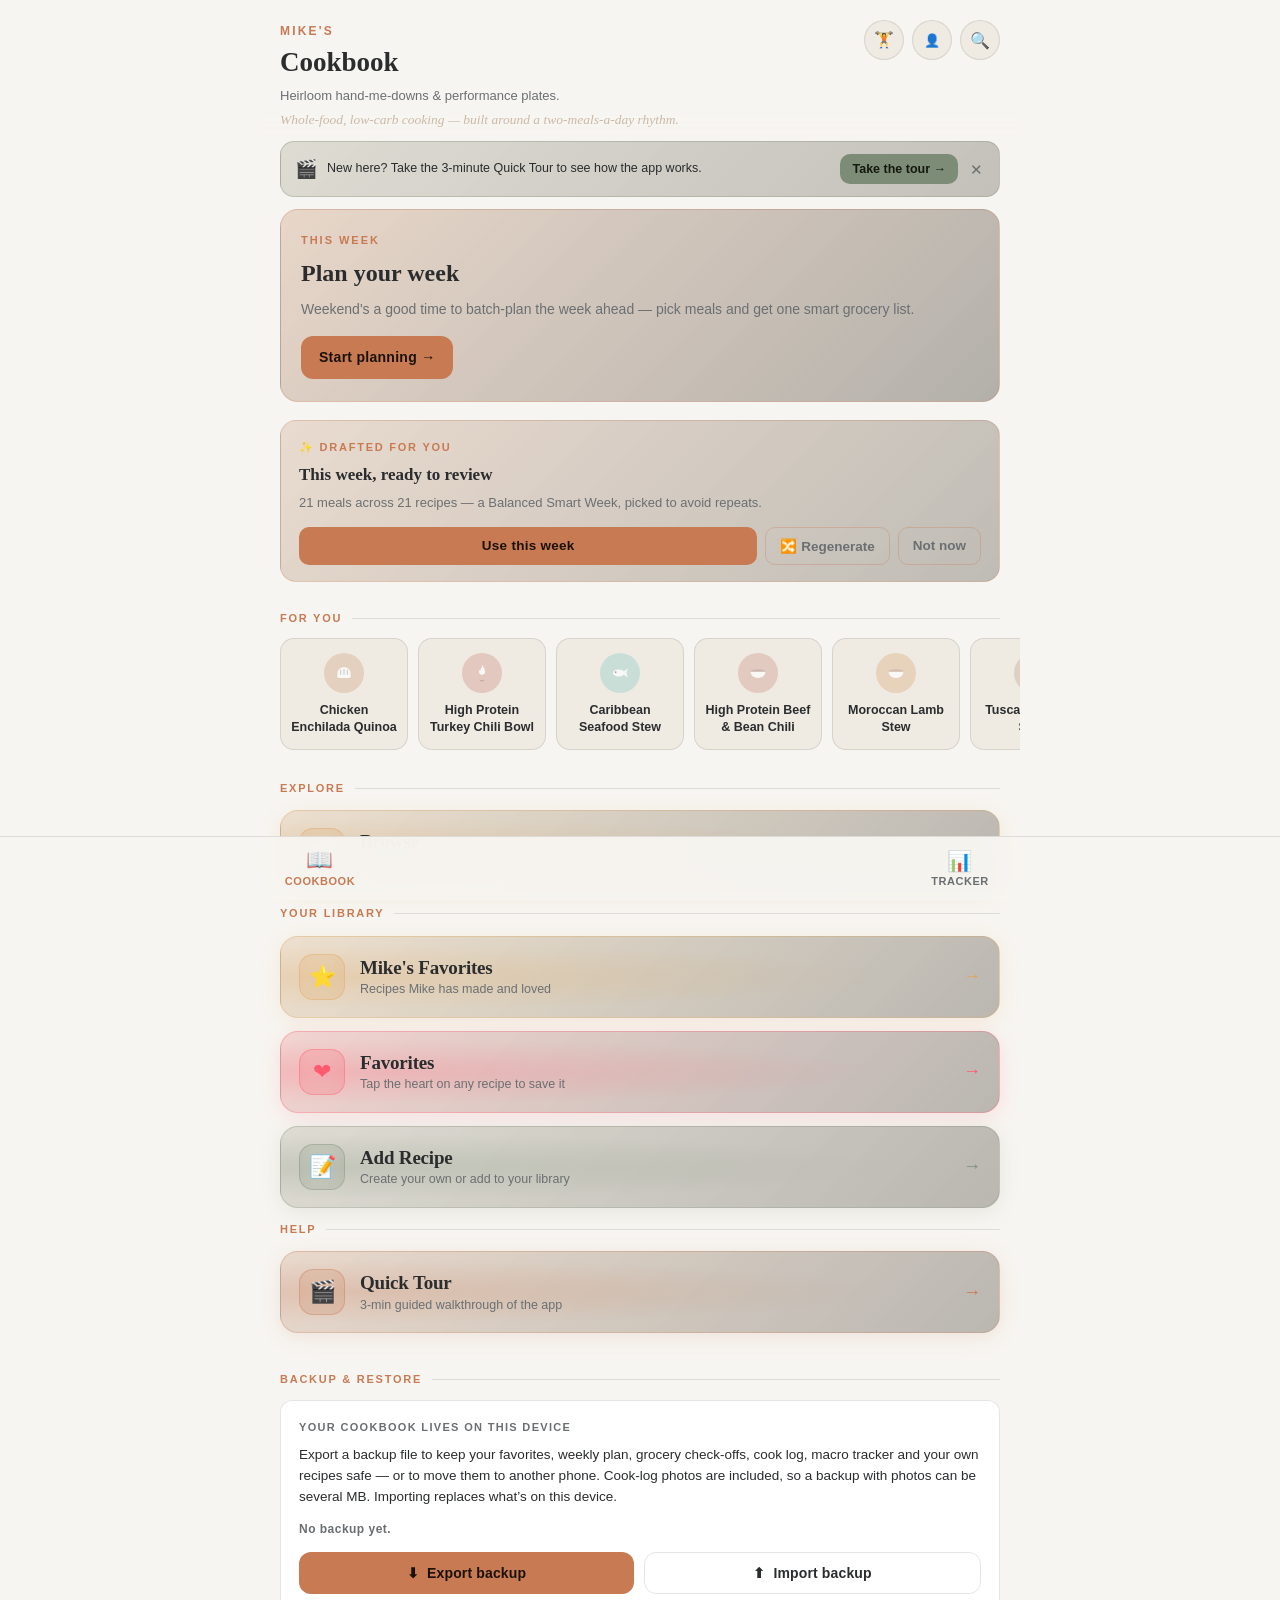
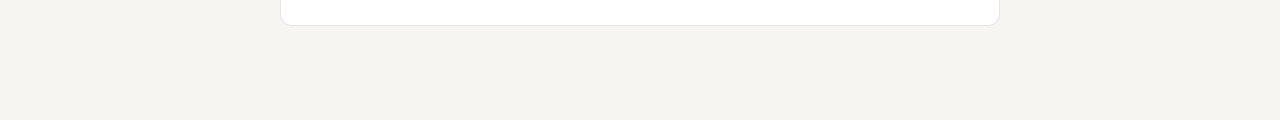
==== index.html @ 813cae22 "Fix ten PWA runtime defects: SW cache poisoning, silent quota loss, cooking-mode reload, gesture/vie" ====
<!DOCTYPE html>
<html lang="en">
<head>
  <meta charset="UTF-8" />
  <meta name="viewport" content="width=device-width, initial-scale=1, viewport-fit=cover" />
  <meta name="theme-color" content="#1E2022" media="(prefers-color-scheme: dark)" />
  <meta name="theme-color" content="#F7F5F1" media="(prefers-color-scheme: light)" />
  <meta name="apple-mobile-web-app-capable" content="yes" />
  <meta name="apple-mobile-web-app-status-bar-style" content="black-translucent" />
  <meta name="apple-mobile-web-app-title" content="Mike's Cookbook" />
  <link rel="manifest" href="manifest.json" />
  <link rel="apple-touch-icon" href="images/icons/icon-180.png" />
  <link rel="icon" href="icon.svg" type="image/svg+xml" />
  <title>Mike's Cookbook</title>
  <link rel="stylesheet" href="cookbook.css" />
</head>
<body>
  <!-- beforeinstallprompt fires once per session and only reaches a listener
       already attached, so this loads as early as possible (roadmap B4). -->
  <script src="mc-install.js"></script>
  <main class="app shell" data-tabbar="shell">
    <!-- Screens: only .active is visible. cookbook-home.js drives setTab(). -->
    <section class="screen active" id="screen-home"></section>
    <section class="screen" id="screen-planner"></section>
    <section class="screen" id="screen-recipes"></section>
    <section class="screen" id="screen-favorites"></section>
    <section class="screen" id="screen-mikes"></section>
    <section class="screen" id="screen-tracker"></section>

    <!-- Persistent 2-tab bar: Cookbook ↔ Tracker -->
    <nav class="tab-bar" id="app-tab-bar">
      <button class="tab active" id="tab-cookbook" type="button">
        <span class="tab-icon">📖</span>
        Cookbook
      </button>
      <button class="tab" id="tab-tracker" type="button">
        <span class="tab-icon">📊</span>
        Tracker
      </button>
    </nav>
  </main>

  <!-- audit C-06: boot instrument. recipes-data.js is 1.04 MB and 62% of
       the payload; these two marks make its real cost readable on a real
       device via `window.__mcBoot` in a console, instead of extrapolated. -->
  <script>window.__mcBoot={t0:performance.now()};</script>
  <script src="recipes-index.js"></script>
  <script src="mc-data.js"></script>
  <script>if(window.__mcBoot)window.__mcBoot.data=performance.now()-window.__mcBoot.t0;</script>
  <script src="user-recipes.js"></script>
  <script src="mc-bridge.js"></script>
  <script src="mc-fav.js"></script>
  <script src="mc-cards.js"></script>
  <script src="mc-timers.js"></script>
  <script src="mc-units.js"></script>
  <script src="mc-search.js"></script>
  <script src="mc-grocery.js"></script>
  <script src="mc-recipe-form.js"></script>
  <script src="cookbook-home.js"></script>
  <script src="tracker-store.js"></script>
  <script src="mc-supabase.js"></script>
  <script src="mc-sync.js"></script>
  <script src="mc-backup-status.js"></script>
  <script src="mc-export.js"></script>
  <script src="mc-account.js"></script>
  <script src="tracker-calc.js"></script>
  <script src="tracker-foodapi.js"></script>
  <script src="tracker-barcode.js"></script>
  <script src="tracker.js"></script>
  <script src="cookbook-sw.js"></script>
</body>
</html>
---- cookbook.css ----
/* ═══════════════════════════════════════════════════════════════════
   cookbook.css — Mike's Cookbook · Global Foundation (Phase 1)
   --------------------------------------------------------------------
   Premium, tactile, mobile-first cookbook UI. Design system per the App
   Specification §1.1: desaturated high-contrast dark tones, warm cream
   surface cards, terracotta / sage accents, soft 8–12px corners, clean
   borders rather than heavy shadows. Bottom-heavy controls for one-handed
   use; legible on an iPad kitchen stand.

   Each recipe may override --accent only (set inline by cookbook.js).
   ═══════════════════════════════════════════════════════════════════ */

/* ── DESIGN TOKENS ────────────────────────────────────────────────── */
:root {
  /* Core palette */
  --bg:            #1E2022;   /* deep slate / charcoal page background      */
  --bg-elev:       #26292B;   /* slightly elevated dark surface             */
  --surface:       #F9F8F6;   /* warm cream card                           */
  --surface-2:     #F1EFEA;   /* secondary cream (zebra / nested)          */
  /* Raw RGB triplet for the floating "frosted chrome" elements (tab bar,
     home/back FABs, the header's bottom fade) — these were hardcoded to
     rgba(30,32,34,…) inline instead of reading a token, which is exactly
     the kind of thing that quietly breaks a light theme: the shell
     background flips, the floating chrome doesn't, and now it's a dark
     island in a light page. One token, flipped alongside --bg below. */
  --chrome-rgb:    30,32,34;

  /* Accents */
  --accent:        #C87A53;   /* terracotta (per-recipe overridable)       */
  --accent-rgb:    200,122,83;
  --sage:          #7D8C77;   /* muted sage                                */
  --sage-rgb:      125,140,119;

  /* Tracker macro colors — on-brand instead of a stock kcal/purple/gold/green
     set; kcal reuses --accent (it's the "hero" metric everywhere else). */
  --macro-protein:     #A8562E;
  --macro-protein-rgb: 168,86,46;
  --macro-fat:         #C99A2E;
  --macro-fat-rgb:     201,154,46;
  --macro-carb:        #7D8C77;   /* = --sage: carbs reuse the app's existing muted-green token */
  --macro-carb-rgb:    125,140,119;

  /* Text */
  --on-dark:       #ECEAE6;   /* primary text on dark bg                   */
  --on-dark-dim:   #9CA0A2;   /* muted text on dark bg                     */
  --ink:           #2A2C2E;   /* primary text on cream card                */
  --ink-dim:       #6B6F72;   /* muted text on cream card                  */

  /* Lines & radii */
  --line:          rgba(0,0,0,0.10);
  --line-dark:     rgba(255,255,255,0.09);
  --r-sm:          8px;
  --r-md:          12px;
  --r-lg:          16px;

  /* Type */
  --serif: "Iowan Old Style", "Palatino Linotype", Palatino, Georgia, "Times New Roman", serif;
  --sans:  -apple-system, BlinkMacSystemFont, "Segoe UI", Roboto, Helvetica, Arial, sans-serif;

  /* Motion — one easing + two durations, used across interactions. */
  --ease-out:  cubic-bezier(0.2, 0.8, 0.2, 1);
  --dur-fast:  120ms;
  --dur:       200ms;
}

/* ── LIGHT THEME (CI initiative 3) ───────────────────────────────────
   The app was dark-shell-only — a real gap for a kitchen app: charcoal on
   a sunlit counter at arm's length is the single worst-case legibility
   scenario this app has, and the whole point of a kitchen tool is being
   readable exactly there. Responds to the OS/browser's own light/dark
   preference; there's no in-app toggle, because this tracks ambient
   lighting, not a taste preference — the correct choice is "whatever the
   room actually looks like," which the OS already knows.

   Every component styles itself through the tokens above, never a literal
   dark-mode color inline (the four spots that did — the frosted floating
   chrome — got a token in this pass specifically so this override actually
   reaches them; see --chrome-rgb's comment). That's what makes a
   twelve-token override enough here instead of restyling every rule:
   --surface/--surface-2 (the cream card system) are deliberately UNCHANGED
   below except promoting --surface to true white, so a card still reads as
   a distinct raised surface against the now-lighter page instead of the two
   blending into each other. */
@media (prefers-color-scheme: light) {
  :root {
    --bg:            #F7F5F1;   /* warm paper, not stark white */
    --bg-elev:       #EFEBE3;
    --surface:       #FFFFFF;   /* promoted from cream so it still reads as a raised card */
    --surface-2:     #F7F5F1;
    --chrome-rgb:    247,245,241;
    --on-dark:       #2A2C2E;   /* = --ink: "on-dark" now means "on the (light) shell bg" */
    --on-dark-dim:   #6B6F72;   /* = --ink-dim */
    --line-dark:     rgba(0,0,0,0.10);
  }
}

* { box-sizing: border-box; -webkit-tap-highlight-color: transparent; }

html, body { margin: 0; padding: 0; }

body {
  background: var(--bg);
  color: var(--on-dark);
  font-family: var(--sans);
  font-size: 16px;
  line-height: 1.5;
  -webkit-font-smoothing: antialiased;
  text-rendering: optimizeLegibility;
  padding-bottom: env(safe-area-inset-bottom);
  /* A downward drag at the top of any page must never trigger the OS's
     pull-to-refresh — on Android standalone that reloads the page out from
     under a cook mid-recipe (Cooking Mode's wake lock, voice control, and
     step position are all in-memory and don't survive it). Nothing here
     relies on pull-to-refresh, so this is a pure loss prevented for free. */
  overscroll-behavior-y: none;
}

/* App shell — comfortable max width for iPad stand, centered. */
.app {
  max-width: 760px;
  margin: 0 auto;
  min-height: 100vh;      /* fallback for browsers without dvh */
  min-height: 100dvh;     /* the actual visible viewport, not iOS's "large" one with the URL bar expanded */
  position: relative;
}

/* ── HERO PHOTO (CI initiative 3) ─────────────────────────────────────
   Deliberately NOT part of the sticky #header below — a hero belongs to the
   top of the page, scrolling away like the rest of the content, with the
   existing sticky title/tags bar taking over once it's past. Renders
   nothing (`.empty`, zero height) for the 318 recipes with no photo; this
   whole block is additive, not a redesign of the page for recipes that
   have nothing to show. */
.r-hero.empty { display: none; }
.r-hero {
  position: relative;
  width: 100%;
  aspect-ratio: 16 / 9;
  overflow: hidden;
  background: var(--bg-elev);
}
.r-hero-img {
  display: block; width: 100%; height: 100%; object-fit: cover; cursor: zoom-in;
}
.r-hero::after {
  content: ""; position: absolute; inset: auto 0 0 0; height: 55%;
  background: linear-gradient(to top, rgba(0,0,0,0.60), transparent);
  pointer-events: none;
}
.r-hero-chip {
  position: absolute; left: 16px; bottom: calc(14px + env(safe-area-inset-bottom, 0px));
  z-index: 1; font-size: 12.5px; font-weight: 700; letter-spacing: 0.02em;
  color: #fff; text-shadow: 0 1px 3px rgba(0,0,0,0.55);
}
.r-hero .r-hero-edit,
.r-hero .r-hero-remove {
  position: absolute; z-index: 1;
  top: calc(14px + env(safe-area-inset-top, 0px));
  width: auto; height: 32px; padding: 0 12px;
  border-radius: 999px; font-size: 12px; font-weight: 700;
  background: rgba(20,20,20,0.55); border: 1px solid rgba(255,255,255,0.28); color: #fff;
  -webkit-backdrop-filter: blur(6px); backdrop-filter: blur(6px);
}
.r-hero .r-hero-edit { right: 54px; }
.r-hero .r-hero-remove { right: 14px; width: 32px; padding: 0; }

/* ── FIXED HEADER SUMMARY ─────────────────────────────────────────── */
.r-header {
  position: sticky;
  top: 0;
  z-index: 30;
  background:
    linear-gradient(180deg, var(--bg) 0%, var(--bg) 70%, rgba(var(--chrome-rgb),0.96) 100%);
  border-bottom: 1px solid var(--line-dark);
  padding: calc(18px + env(safe-area-inset-top)) 20px 14px;
}

.r-eyebrow {
  display: flex;
  align-items: center;
  justify-content: space-between;
  gap: 8px;
  margin-bottom: 8px;
}
.r-eyebrow-tags { display: flex; align-items: center; gap: 8px; flex-wrap: wrap; }

.r-tag {
  display: inline-flex;
  align-items: center;
  font-family: var(--sans);
  font-size: 11px;
  font-weight: 700;
  letter-spacing: 0.10em;
  text-transform: uppercase;
  padding: 4px 10px;
  border-radius: 999px;
  border: 1px solid rgba(var(--accent-rgb), 0.55);
  color: var(--accent);
  background: rgba(var(--accent-rgb), 0.08);
}
.r-tag.sage {
  border-color: rgba(var(--sage-rgb), 0.5);
  color: var(--sage);
  background: rgba(var(--sage-rgb), 0.08);
}

.r-title {
  font-family: var(--serif);
  font-weight: 600;
  font-size: 29px;
  line-height: 1.12;
  letter-spacing: 0.2px;
  margin: 2px 0 10px;
  color: var(--on-dark);
}

.r-meta {
  display: flex;
  gap: 18px;
  font-size: 13.5px;
  color: var(--on-dark-dim);
}
.r-meta b { color: var(--on-dark); font-weight: 600; }

/* ── SERVING-SIZE LADDER (segmented toggle) ───────────────────────── */
.servings {
  display: flex;
  margin-top: 14px;
  background: var(--bg-elev);
  border: 1px solid var(--line-dark);
  border-radius: var(--r-md);
  padding: 4px;
  gap: 4px;
}
.serving-opt {
  flex: 1;
  appearance: none;
  border: 0;
  background: transparent;
  color: var(--on-dark-dim);
  font-family: var(--sans);
  font-size: 12.5px;
  font-weight: 700;
  letter-spacing: 0.10em;
  text-transform: uppercase;
  padding: 11px 8px;
  border-radius: var(--r-sm);
  cursor: pointer;
  transition: background 0.18s ease, color 0.18s ease;
}
.serving-opt.active {
  background: var(--accent);
  color: #fff;
}

/* ── SERVING STEPPER (arbitrary counts) ───────────────────────────── */
.serving-stepper {
  align-items: center;
  justify-content: space-between;
  gap: 8px;
}
.serving-step {
  flex: 0 0 auto;
  width: 44px;
  height: 44px;
  appearance: none;
  border: 1px solid var(--line-dark);
  background: transparent;
  color: var(--on-dark);
  font-family: var(--sans);
  font-size: 22px;
  font-weight: 600;
  line-height: 1;
  border-radius: var(--r-sm);
  cursor: pointer;
  transition: background 0.18s ease, color 0.18s ease, opacity 0.18s ease;
}
.serving-step:hover:not(:disabled) { background: rgba(var(--accent-rgb), 0.18); color: var(--accent); }
.serving-step:active:not(:disabled) { transform: scale(0.94); }
.serving-step:disabled { opacity: 0.3; cursor: default; }
.serving-count {
  flex: 1;
  display: flex;
  flex-direction: column;
  align-items: center;
  line-height: 1.1;
}
.serving-num {
  font-family: var(--serif);
  font-size: 22px;
  font-weight: 700;
  color: var(--accent);
}
.serving-word {
  font-size: 10.5px;
  font-weight: 700;
  letter-spacing: 0.12em;
  text-transform: uppercase;
  color: var(--on-dark-dim);
}
.serving-note {
  margin: 8px 0 0;
  font-size: 11.5px;
  text-align: center;
  color: var(--on-dark-dim);
}

/* ── STICKY SUB-TAB BAR ───────────────────────────────────────────── */
.subtabs {
  position: sticky;
  top: 0;
  z-index: 20;
  display: flex;
  background: var(--bg);
  border-bottom: 1px solid var(--line-dark);
}
.subtab {
  flex: 1;
  appearance: none;
  border: 0;
  background: transparent;
  color: var(--on-dark-dim);
  font-family: var(--sans);
  font-size: 13px;
  font-weight: 600;
  padding: 15px 6px 13px;
  cursor: pointer;
  position: relative;
  transition: color 0.18s ease;
}
.subtab.active { color: var(--on-dark); }
/* Underline grows in from center when a sub-tab becomes active. */
.subtab::after {
  content: "";
  position: absolute;
  left: 18%;
  right: 18%;
  bottom: -1px;
  height: 2.5px;
  border-radius: 2px;
  background: var(--accent);
  transform: scaleX(0);
  transition: transform var(--dur) var(--ease-out);
}
.subtab.active::after { transform: scaleX(1); }

/* ── TAB CONTENT SURFACE ──────────────────────────────────────────── */
.panes { padding: 18px 16px 40px; }
.pane { display: none; animation: fade var(--dur) var(--ease-out); }
.pane.active { display: block; }
@keyframes fade { from { opacity: 0; transform: translateY(4px); } to { opacity: 1; transform: none; } }

/* Cream surface card — the tactile core surface */
.card {
  background: var(--surface);
  color: var(--ink);
  border: 1px solid var(--line);
  border-radius: var(--r-md);
  padding: 18px;
  margin-bottom: 14px;
}

/* Grocery/Recipe pane placeholder while the detail shard is still loading
   (cookbook.js's groceryRecipeSkeleton()) — a fixed shape close to the real
   content's so the swap doesn't itself cause a layout jump. */
.skel-bar {
  height: 14px;
  border-radius: 4px;
  background: var(--line);
  margin-bottom: 12px;
  animation: skelPulse 1.4s ease-in-out infinite;
}
.skel-bar:last-child { margin-bottom: 0; }
.skel-bar-label { width: 40%; height: 11px; }
.skel-bar-short { width: 65%; }
@keyframes skelPulse { 0%, 100% { opacity: 0.5; } 50% { opacity: 1; } }
@media (prefers-reduced-motion: reduce) {
  .skel-bar { animation: none; opacity: 0.7; }
}
.card-label {
  font-size: 11px;
  font-weight: 700;
  letter-spacing: 0.12em;
  text-transform: uppercase;
  color: var(--ink-dim);
  margin: 0 0 10px;
}

/* ── SUBSTITUTIONS (Grocery tab, CI initiative 4) ────────────────────
   Informational, not interactive — no accept/reject state, so no per-row
   check-off treatment. One line per applicable ingredient. */
.sub-list { display: flex; flex-direction: column; gap: 10px; }
.sub-row { font-size: 14.5px; line-height: 1.5; color: var(--ink-dim); margin: 0; }
.sub-row b { color: var(--ink); font-weight: 700; }

/* ── OVERVIEW & MACROS ────────────────────────────────────────────── */
.desc { font-size: 15.5px; line-height: 1.6; color: var(--ink); margin: 0; }

.culinary-tags { display: flex; flex-wrap: wrap; gap: 8px; margin-top: 14px; }
.culinary-tag {
  font-size: 12px;
  font-weight: 600;
  color: var(--ink-dim);
  background: var(--surface-2);
  border: 1px solid var(--line);
  border-radius: 999px;
  padding: 5px 11px;
}

.macro-grid {
  display: grid;
  grid-template-columns: repeat(2, 1fr);
  gap: 12px;
}
@media (min-width: 520px) { .macro-grid { grid-template-columns: repeat(4, 1fr); } }

.macro {
  background: var(--surface);
  border: 1px solid var(--line);
  border-radius: var(--r-md);
  padding: 16px 14px;
  text-align: center;
}
.macro.cals { border-color: rgba(var(--accent-rgb), 0.45); }
.macro-num {
  font-family: var(--serif);
  font-size: 30px;
  font-weight: 600;
  line-height: 1;
  color: var(--ink);
}
.macro.cals .macro-num { color: var(--accent); }
.macro-unit { font-size: 12px; color: var(--ink-dim); font-weight: 600; }
.macro-key {
  font-size: 10.5px;
  font-weight: 700;
  letter-spacing: 0.10em;
  text-transform: uppercase;
  color: var(--ink-dim);
  margin-top: 7px;
}
.macro-weight {
  text-align: center;
  font-size: 14px;
  font-weight: 700;
  color: var(--ink);
  background: var(--surface-2);
  border: 1px solid var(--line);
  border-radius: var(--r-md);
  padding: 8px 10px;
  margin: 12px 2px 0;
}
.macro-weight-note {
  display: block;
  font-size: 11.5px;
  font-weight: 500;
  color: var(--ink-dim);
  margin-top: 2px;
}
.macro-foot {
  text-align: center;
  font-size: 12.5px;
  color: var(--on-dark-dim);
  margin: 12px 2px 0;
}

/* ── GROCERY / INGREDIENTS ────────────────────────────────────────── */
.grocery-cat { margin-bottom: 16px; }
.grocery-cat:last-child { margin-bottom: 0; }
.grocery-cat-head {
  display: flex;
  align-items: center;
  gap: 9px;
  font-size: 12px;
  font-weight: 700;
  letter-spacing: 0.10em;
  text-transform: uppercase;
  color: var(--ink-dim);
  margin: 0 0 8px;
}
.grocery-cat-head .dot {
  width: 8px; height: 8px; border-radius: 50%;
  background: var(--accent);
}

.check-row {
  display: flex;
  align-items: flex-start;
  gap: 12px;
  padding: 11px 4px;
  border-bottom: 1px solid var(--line);
  cursor: pointer;
}
.check-row:last-child { border-bottom: 0; }
.check-box {
  flex: 0 0 auto;
  width: 22px; height: 22px;
  margin-top: 1px;
  border: 2px solid var(--ink-dim);
  border-radius: 6px;
  display: grid;
  place-items: center;
  transition: background var(--dur-fast) var(--ease-out), border-color var(--dur-fast) var(--ease-out);
}
.check-box svg { width: 13px; height: 13px; opacity: 0; transition: opacity var(--dur-fast) var(--ease-out); }
/* The tick draws itself on along its own path when checked. */
.check-box svg path {
  stroke-dasharray: 24; stroke-dashoffset: 24;
  transition: stroke-dashoffset var(--dur) var(--ease-out);
}
.check-row.done .check-box { background: var(--sage); border-color: var(--sage); animation: checkPop var(--dur) var(--ease-out); }
.check-row.done .check-box svg { opacity: 1; }
.check-row.done .check-box svg path { stroke-dashoffset: 0; }
@keyframes checkPop { 0% { transform: scale(1); } 40% { transform: scale(1.18); } 100% { transform: scale(1); } }
.check-row.done .check-text { color: var(--ink-dim); text-decoration: line-through; }

.check-text { font-size: 15px; color: var(--ink); line-height: 1.4; }
.check-qty { font-weight: 700; color: var(--ink); }
/* Prep detail on the Recipe-tab mise en place list (muted, italic). */
.check-prep { color: var(--ink-dim); font-style: italic; }

/* ── GROCERY — independent shopping-list look ─────────────────────── */
.grocery-cat-count {
  margin-left: auto;
  font-size: 11px;
  font-weight: 700;
  color: var(--ink-dim);
  background: var(--surface-2);
  border: 1px solid var(--line);
  border-radius: 999px;
  min-width: 20px;
  text-align: center;
  padding: 1px 7px;
}
/* Fixed quantity column so amounts line up cleanly for store scanning.
   tabular-nums keeps the digits themselves flush in that column too — a "2"
   and a "12" now share a baseline instead of the narrower glyph drifting
   right (CI initiative 2's "one row, one number" spec). */
.grocery-row { align-items: center; }
.grocery-qty {
  flex: 0 0 auto;
  min-width: 62px;
  font-family: var(--serif);
  font-size: 15px;
  font-weight: 700;
  font-variant-numeric: tabular-nums;
  color: var(--accent);
  line-height: 1.2;
}
.grocery-row.done .grocery-qty { color: var(--ink-dim); }
/* Provenance affordance: this quantity includes a density-derived estimate
   (mc-units.js — "1 medium onion" only becomes a buyable weight by
   estimating what "medium" weighs). A quiet dotted underline plus a small
   dot, not a badge — trust in a derived number comes from being able to open
   it, not from calling attention to it. Tap/Enter reveals the estimate via
   groceryRow()'s plannerToast call. */
.grocery-qty.has-derived {
  cursor: pointer;
  text-decoration: underline dotted rgba(var(--accent-rgb), 0.45);
  text-underline-offset: 3px;
}
.grocery-qty.has-derived:focus-visible {
  outline: 2px solid var(--accent);
  outline-offset: 2px;
  border-radius: 3px;
}
.grocery-derived {
  display: inline-block;
  width: 5px; height: 5px;
  margin-left: 3px;
  margin-bottom: 5px;
  border-radius: 50%;
  background: var(--sage);
  vertical-align: top;
}
/* Brief fade while a checked row drops to the bottom of its section (see
   collapseGroceryRow in cookbook-home.js) so the reorder reads as a settle,
   not a jump-cut. */
.grocery-row.row-settling { opacity: 0.35; transition: opacity 220ms var(--ease-out); }
.grocery-row .check-text { flex: 1; }

/* ── INSTRUCTION GUIDE (stepper) ──────────────────────────────────── */
.steps { position: relative; }
.step {
  display: flex;
  gap: 14px;
  padding-bottom: 18px;
  cursor: pointer;
}
.step:last-child { padding-bottom: 0; }

.step-rail { flex: 0 0 auto; display: flex; flex-direction: column; align-items: center; }
.step-num {
  width: 34px; height: 34px;
  border-radius: 50%;
  display: grid; place-items: center;
  font-family: var(--serif);
  font-size: 16px;
  font-weight: 700;
  color: var(--ink-dim);
  background: var(--surface);
  border: 2px solid var(--line);
  transition: all 0.18s ease;
}
.step-line {
  flex: 1;
  width: 2px;
  background: var(--line);
  margin: 4px 0 -4px;
  min-height: 14px;
}
.step:last-child .step-line { display: none; }

.step.done .step-num {
  background: var(--accent);
  border-color: var(--accent);
  color: #fff;
}
.step.done .step-line { background: rgba(var(--accent-rgb), 0.5); }

.step-body { flex: 1; padding-top: 3px; }
.step-title {
  font-family: var(--sans);
  font-size: 15.5px;
  font-weight: 700;
  color: var(--ink);
  margin: 0 0 4px;
}
.step.done .step-title { color: var(--ink-dim); }
.step-detail { font-size: 14.5px; line-height: 1.55; color: var(--ink); margin: 0; }
.step.done .step-detail { color: var(--ink-dim); }

.step-progress {
  font-size: 12.5px;
  color: var(--on-dark-dim);
  text-align: center;
  margin: 0 0 16px;
}

/* Wake-lock indicator — only shown (.on) while the screen is held awake. */
.wake-indicator {
  display: none;
  align-items: center;
  gap: 7px;
  margin: 0 0 12px;
  font-size: 12px;
  font-weight: 600;
  color: var(--sage);
}
.wake-indicator.on { display: flex; }
.wake-dot {
  width: 8px; height: 8px; border-radius: 50%;
  background: var(--sage);
  box-shadow: 0 0 0 0 rgba(var(--sage-rgb), 0.6);
  animation: wakePulse 2s ease-out infinite;
}
@keyframes wakePulse {
  0%   { box-shadow: 0 0 0 0 rgba(var(--sage-rgb), 0.6); }
  70%  { box-shadow: 0 0 0 7px rgba(var(--sage-rgb), 0); }
  100% { box-shadow: 0 0 0 0 rgba(var(--sage-rgb), 0); }
}
@media (prefers-reduced-motion: reduce) {
  .wake-dot { animation: none; }
}

/* ═══════════════════════════════════════════════════════════════════
   PHASE 2 — HOME / BROWSE SCREEN (index.html)
   ═══════════════════════════════════════════════════════════════════ */

.chip {
  flex: 0 0 auto;
  appearance: none;
  border: 1px solid var(--line-dark);
  background: var(--bg-elev);
  color: var(--on-dark-dim);
  font-family: var(--sans);
  font-size: 13px;
  font-weight: 600;
  padding: 8px 16px;
  border-radius: 999px;
  cursor: pointer;
  transition: background 0.18s ease, color 0.18s ease, border-color 0.18s ease;
}
.chip.active {
  background: var(--accent);
  border-color: var(--accent);
  color: #fff;
}

/* ── Collections ──────────────────────────────────────────────────── */
.collections { padding: 0 16px 44px; }
.collection { margin-bottom: 26px; }
.empty {
  text-align: center;
  color: var(--on-dark-dim);
  padding: 30px 0;
}

/* ── Recipe card (color-block + icon) ─────────────────────────────── */
.rc {
  position: relative;            /* anchors the corner ❤ favorite toggle */
  display: flex;
  flex-direction: column;
  text-decoration: none;
  background: var(--surface);
  border: 1px solid var(--line);
  border-radius: var(--r-md);
  overflow: hidden;
  transition: transform 0.16s ease, box-shadow 0.16s ease;
}
.rc:active { transform: scale(0.985); }

/* Accent color band carries the food icon (stands in for a photo). Kept
   short and compact so the card reads as icon + name + a bottom macro
   stat row, not a tall tile. --rc-pattern is a per-recipe deterministic
   subtle texture (see cardPatternFor()) layered over the accent gradient —
   there's no recipe photography, so this gives each card some visual
   distinction beyond "same tile, different title." */
.rc-band {
  position: relative;
  overflow: hidden;
  height: 52px;
  display: grid;
  place-items: center;
  background-image:
    var(--rc-pattern, none),
    linear-gradient(135deg,
      rgba(var(--rc-accent-rgb), 0.95) 0%,
      rgba(var(--rc-accent-rgb), 0.70) 100%);
  background-size: var(--rc-pattern-size, auto), auto;
  border-bottom: 1px solid var(--line);
}
/* A single, lower-intensity ported cue from the category-card motion system
   (see .cc-sheen) — just the sheen sweep, not the glow/pulse/box-shadow
   breathing too, and a much slower/dimmer cycle so a grid of dozens of
   recipe cards doesn't turn into a busy light show. animation-delay is set
   per-card in JS (see cardSheenDelay()) so a grid of many cards doesn't all
   flash in unison. */
.rc-sheen {
  position: absolute; top: 0; left: -65%; width: 40%; height: 100%; pointer-events: none;
  background: linear-gradient(105deg, transparent, rgba(255,255,255,0.16), transparent);
  transform: skewX(-18deg); animation: rcSheen 9s ease-in-out infinite;
}
@keyframes rcSheen { 0% { left: -65%; } 55%, 100% { left: 150%; } }
@media (prefers-reduced-motion: reduce) {
  .rc-sheen { display: none; }
}
.rc-icon { font-size: 24px; line-height: 1; filter: saturate(1.05); }

/* A photographed card (CI initiative 3) — the compact 52px band is right
   for an icon, wrong for a dish, so a resolved photo gets its own taller
   variant instead of being squeezed into the icon's height. The per-recipe
   accent still shows: a 3px rule at the seam, in place of the icon band's
   1px hairline, so accent stays this app's identity even on a photo card. */
.rc-band.has-photo {
  height: auto;
  aspect-ratio: 4 / 3;
  display: block;
  background-image: none;
  border-bottom: 3px solid rgba(var(--rc-accent-rgb), 0.9);
}
.rc-photo-img {
  display: block; width: 100%; height: 100%; object-fit: cover;
}
/* A cook-log-sourced photo is the emotional payoff of the whole feature —
   the cookbook visibly becomes the cook's own the more they use it — so it
   gets a small provenance chip instead of looking identical to a stock or
   authored photo. Bottom-left, over a scrim so it reads on any photo. */
.rc-band.has-photo::after {
  content: ""; position: absolute; inset: auto 0 0 0; height: 46%;
  background: linear-gradient(to top, rgba(0,0,0,0.55), transparent);
  pointer-events: none;
}
.rc-photo-chip {
  position: absolute; left: 8px; bottom: 7px; z-index: 1;
  font-size: 10.5px; font-weight: 700; letter-spacing: 0.02em;
  color: #fff; text-shadow: 0 1px 2px rgba(0,0,0,0.5);
}

.rc-body { padding: 9px 12px 10px; }
.rc-title {
  font-family: var(--serif);
  font-weight: 600;
  font-size: 15px;
  line-height: 1.15;
  color: var(--ink);
  margin: 0;
  /* Clamp to one line — the compact card has no room for a title to wrap.
     padding-right reserves the .plan-toggle "+" circle's footprint (34px
     wide, right:12px, top:52px — lands right where this line sits) so a
     long title truncates before the button instead of running full-width
     and getting clipped underneath it. */
  display: -webkit-box;
  -webkit-line-clamp: 1;
  -webkit-box-orient: vertical;
  overflow: hidden;
  padding-right: 42px;
}
.rc-meta {
  font-size: 12.5px;
  font-weight: 600;
  letter-spacing: 0.02em;
  color: var(--rc-accent, var(--accent));
  margin: 0 0 3px;
}
.rc-macro {
  font-size: 12.5px;
  color: var(--ink-dim);
  margin: 0;
}

/* Bottom macro stat row — Cal / Protein / Fat / Carbs for a single serving,
   replacing the old meta + macro + last-cooked stack on the browsing cards
   (recipeCard() in cookbook-home.js / collection.js). */
.rc-stats {
  display: flex;
  gap: 4px;
  margin-top: 7px;
  padding-top: 7px;
  border-top: 1px solid var(--line);
}
.rc-stat {
  flex: 1;
  min-width: 0;
  display: flex;
  flex-direction: column;
  align-items: center;
}
.rc-stat-num {
  font-size: 12px;
  font-weight: 700;
  line-height: 1.15;
  color: var(--ink);
}
.rc-stat.cal .rc-stat-num { color: var(--rc-accent, var(--accent)); }
.rc-stat-label {
  font-size: 8.5px;
  font-weight: 700;
  letter-spacing: 0.05em;
  text-transform: uppercase;
  color: var(--ink-dim);
  line-height: 1.3;
}

/* ═══════════════════════════════════════════════════════════════════
   TABBED SHELL  —  Home · Categories · Recipes (mirrors 4WTO dashboard)
   ═══════════════════════════════════════════════════════════════════ */
:root { --tab-h: 64px; }

/* Give every page with the bottom bar room so content clears it
   (shell + standalone recipe / collection pages opt in via data-tabbar). */
.app.shell,
.app[data-tabbar] { padding-bottom: calc(var(--tab-h) + env(safe-area-inset-bottom)); }

/* Screens swap like 4WTO: only .active is shown. */
.screen {
  display: none;
  min-height: calc(100vh - var(--tab-h));   /* fallback for browsers without dvh */
  min-height: calc(100dvh - var(--tab-h));
}
.screen.active { display: block; }

/* ── Shell top bar ─────────────────────────────────────────────────── */
.shell-top {
  position: sticky; top: 0; z-index: 20;
  padding: calc(22px + env(safe-area-inset-top)) 20px 12px;
  background: linear-gradient(to bottom, var(--bg) 82%, transparent);
}
.shell-eyebrow {
  font-size: 12px; font-weight: 800; letter-spacing: 0.18em; text-transform: uppercase;
  color: var(--accent); margin: 0 0 2px;
}
.shell-title { font-family: var(--serif); font-size: 27px; font-weight: 700; margin: 0; color: var(--on-dark); }
.shell-sub  { font-size: 13px; color: var(--on-dark-dim); margin: 3px 0 0; }

/* Home's one-tap entry into Recipes' search — .shell-top is already the
   positioning context (sticky counts), so this just needs top/right. */
.home-search-btn {
  position: absolute; top: calc(20px + env(safe-area-inset-top)); right: 20px; z-index: 21;
  width: 40px; height: 40px; border-radius: 50%;
  display: flex; align-items: center; justify-content: center;
  background: var(--bg-elev); border: 1px solid var(--line-dark);
  color: var(--on-dark); font-size: 16px; cursor: pointer;
  transition: transform var(--dur-fast) var(--ease-out);
}
.home-search-btn:active { transform: scale(0.92); }

/* Reciprocal nav to the workout app (roadmap B3) — same chip, offset further
   left than the search button. Bug fix (roadmap B4): this used to sit at
   right:68px, the exact same slot mc-account.js's .home-account-btn occupies
   — since that button mounts after this one in Home's render order, it fully
   occluded the workout icon behind it. right:116px gives each of the three
   topbar buttons (search 20px, account 68px, workout 116px) its own slot. */
.home-workout-btn {
  position: absolute; top: calc(20px + env(safe-area-inset-top)); right: 116px; z-index: 21;
  width: 40px; height: 40px; border-radius: 50%;
  display: flex; align-items: center; justify-content: center;
  background: var(--bg-elev); border: 1px solid var(--line-dark);
  color: var(--on-dark); font-size: 16px; cursor: pointer; text-decoration: none;
  transition: transform var(--dur-fast) var(--ease-out);
}
.home-workout-btn:active { transform: scale(0.92); }

/* ── BOTTOM TAB BAR (4WTO style) ──────────────────────────────────── */
.tab-bar {
  position: fixed; bottom: 0; left: 0; right: 0;
  height: var(--tab-h);
  background: rgba(var(--chrome-rgb),0.96);
  backdrop-filter: blur(20px); -webkit-backdrop-filter: blur(20px);
  border-top: 1px solid var(--line-dark);
  display: flex; z-index: 50;
  padding-bottom: env(safe-area-inset-bottom);
}
.tab {
  flex: 1; display: flex; flex-direction: column; align-items: center; justify-content: center;
  gap: 4px; cursor: pointer; border: none; background: none; font-family: inherit;
  font-size: 11px; font-weight: 700; letter-spacing: 0.05em; text-transform: uppercase;
  color: var(--on-dark-dim); transition: color 0.15s;
}
.tab.active { color: var(--accent); }
.tab-icon { font-size: 20px; line-height: 1; transition: transform var(--dur) var(--ease-out); }
.tab.active .tab-icon { transform: translateY(-2px) scale(1.08); }

/* ═══════════════════════════════════════════════════════════════════
   FLAGSHIP COLLECTION CARDS  —  faithful port of 4WTO .cat-card
   Per-card accent is injected inline (--cc): border-top, glow, tag, footer.
   ═══════════════════════════════════════════════════════════════════ */
/* Recipes-screen search facets (reuses .chip) */
.browse-count {
  padding: 0 20px 12px;
  font-size: 11px; font-weight: 800; letter-spacing: 0.16em; text-transform: uppercase;
  color: var(--on-dark-dim);
}

.cards-wrap { padding: 4px 18px 24px; }
.tier-label {
  display: flex; align-items: center; gap: 10px; margin: 6px 0 14px;
  font-size: 11px; font-weight: 800; letter-spacing: 0.16em; text-transform: uppercase;
  color: var(--accent);
}
.tier-label::after { content: ''; flex: 1; height: 1px; background: var(--line-dark); }

.cat-card {
  display: block; text-decoration: none; color: inherit; position: relative; overflow: hidden;
  border-radius: 18px; padding: 16px 18px; margin-bottom: 13px;
  background: linear-gradient(135deg, rgba(var(--cc-rgb),0.16), rgba(0,0,0,0.25)), var(--bg-elev);
  border: 1px solid rgba(var(--cc-rgb), 0.3);
  border-top: 3px solid var(--cc);
  box-shadow: 0 4px 22px rgba(var(--cc-rgb), 0.16);
  transition: box-shadow 0.15s, transform 0.12s;
  animation: ccEdge 4.4s ease-in-out infinite;
}
.cat-card:active { transform: scale(0.99); opacity: 0.94; }
@keyframes ccEdge {
  0%,100% { box-shadow: 0 4px 22px rgba(var(--cc-rgb),0.16); }
  50%     { box-shadow: 0 6px 32px rgba(var(--cc-rgb),0.34), 0 0 0 1px rgba(var(--cc-rgb),0.2); }
}
/* breathing ambient glow behind the content */
.cc-glow {
  position: absolute; inset: 0; pointer-events: none;
  background: radial-gradient(ellipse at 18% 0%, rgba(var(--cc-rgb),0.26) 0%, transparent 60%);
  animation: ccGlow 4.6s ease-in-out infinite;
}
@keyframes ccGlow { 0%,100% { opacity: 0.55; } 50% { opacity: 1; } }
/* diagonal sheen sweep */
.cc-sheen {
  position: absolute; top: 0; left: -65%; width: 48%; height: 100%; pointer-events: none;
  background: linear-gradient(105deg, transparent, rgba(var(--cc-rgb),0.14), transparent);
  transform: skewX(-18deg); animation: ccSheen 6.4s ease-in-out infinite;
}
@keyframes ccSheen { 0% { left: -65%; } 60%,100% { left: 150%; } }

.cat-icon { position: absolute; right: 18px; top: 15px; font-size: 32px; opacity: 0.2; }
.cat-card .cat-icon { animation: ccPulse 3.6s ease-in-out infinite; }
@keyframes ccPulse { 0%,100% { opacity: 0.2; transform: scale(1); } 50% { opacity: 0.4; transform: scale(1.07) translateY(-1px); } }

.cat-tag {
  display: inline-block; font-size: 11px; font-weight: 800; letter-spacing: 0.12em;
  text-transform: uppercase; padding: 3px 9px; border-radius: 6px; margin-bottom: 9px;
  background: rgba(var(--cc-rgb),0.2); color: var(--cc); border: 1px solid rgba(var(--cc-rgb),0.4);
  box-shadow: 0 0 14px rgba(var(--cc-rgb),0.18);
}
.cat-name {
  font-family: var(--serif); font-size: 22px; font-weight: 700; color: var(--on-dark);
  margin: 0 0 5px; letter-spacing: -0.01em; padding-right: 46px;
}
.cat-meta {
  font-size: 13.5px; color: var(--on-dark-dim); line-height: 1.5; padding-right: 44px; margin: 0;
  display: -webkit-box; -webkit-line-clamp: 2; line-clamp: 2; -webkit-box-orient: vertical; overflow: hidden;
}
.cat-count {
  margin-top: 9px; display: inline-block; font-size: 11px; font-weight: 800;
  letter-spacing: 0.08em; text-transform: uppercase; color: var(--cc);
}
.cat-designer {
  margin-top: 7px; font-size: 11px; font-weight: 700; letter-spacing: 0.02em;
  color: var(--on-dark-dim); display: flex; align-items: center; gap: 5px;
}
/* Coming-soon: same glow, dimmed + a corner badge. */
.cat-card.soon { filter: saturate(0.85); }
.cat-card.soon .cat-name, .cat-card.soon .cat-meta { opacity: 0.82; }
.soon-badge {
  position: absolute; right: 0; top: 0;
  font-size: 10px; font-weight: 800; letter-spacing: 0.1em; text-transform: uppercase;
  color: #0c0c0c; background: var(--cc); padding: 4px 12px; border-bottom-left-radius: 12px;
}

@media (prefers-reduced-motion: reduce) {
  .cat-card, .cc-glow, .cc-sheen, .cat-card .cat-icon { animation: none; }
  .cc-sheen { display: none; } .cc-glow { opacity: 0.7; }
}

/* ═══════════════════════════════════════════════════════════════════
   HOME screen — standalone landing
   ═══════════════════════════════════════════════════════════════════ */
.home-hero { padding: 8px 20px 18px; }
.home-hero-card {
  position: relative; overflow: hidden; border-radius: 18px; padding: 22px 20px;
  background: linear-gradient(135deg, rgba(var(--accent-rgb),0.18), rgba(0,0,0,0.25)), var(--bg-elev);
  border: 1px solid rgba(var(--accent-rgb),0.28);
}
.home-hero-eyebrow { font-size: 11px; font-weight: 800; letter-spacing: 0.18em; text-transform: uppercase; color: var(--accent); margin: 0 0 6px; }
.home-hero-title { font-family: var(--serif); font-size: 24px; font-weight: 700; margin: 0 0 8px; color: var(--on-dark); }
.home-hero-text { font-size: 14px; color: var(--on-dark-dim); margin: 0 0 16px; line-height: 1.55; }
.home-cta {
  display: inline-flex; align-items: center; gap: 8px; text-decoration: none;
  background: var(--accent); color: #1a1208; font-weight: 800; font-size: 14px;
  padding: 11px 18px; border-radius: 12px; letter-spacing: 0.02em;
}
.home-cta:active { opacity: 0.88; }

/* Consistency streak chip — sits on the hero card itself (position:relative,
   overflow:hidden already set on .home-hero-card). Only ever rendered when
   the streak is > 0, so there's no "0-day streak" state to style. */
.home-streak {
  position: absolute; top: 16px; right: 16px; z-index: 2;
  display: flex; align-items: center; gap: 4px;
  background: rgba(0,0,0,0.32); border: 1px solid rgba(var(--accent-rgb),0.35);
  border-radius: 999px; padding: 5px 11px; font-size: 12.5px; font-weight: 800;
  color: var(--on-dark); -webkit-backdrop-filter: blur(4px); backdrop-filter: blur(4px);
}

/* ── "Today" glance card (Home): what to do right now, distinct from the
   "This Week" hero above it. Same visual family as .home-hero-card, but
   given its own outer margin since it's appended directly to the screen
   (not inside .home-hero's padded wrapper) — matches .autodraft-card. ── */
.today-card {
  margin: 0 20px 18px; padding: 18px 18px 16px;
}
/* Cross-app workout status (roadmap B3) — a short chip, not a full row, so
   it reads as a status badge alongside the meal list rather than a fourth
   meal entry. */
.today-workout-badge {
  display: inline-block; margin: -2px 0 10px; padding: 4px 10px; border-radius: 999px;
  background: rgba(167,139,250,0.14); border: 1px solid rgba(167,139,250,0.3);
  color: #c4b5fd; font-size: 12px; font-weight: 800;
}
.today-meals { display: flex; flex-direction: column; gap: 8px; margin-bottom: 4px; }
.today-meal {
  display: flex; align-items: center; gap: 10px; padding: 9px 11px;
  background: rgba(0,0,0,0.20); border-radius: 10px;
}
.today-meal.done { opacity: 0.6; }
.today-meal-slot {
  flex: 0 0 auto; font-size: 10.5px; font-weight: 800; text-transform: uppercase;
  letter-spacing: 0.06em; color: var(--accent); min-width: 58px;
}
.today-meal-title { flex: 1; font-size: 13.5px; font-weight: 700; color: var(--on-dark); }
.today-meal-check { flex: 0 0 auto; font-size: 12px; font-weight: 800; color: var(--sage); }
.today-meal-log {
  flex: 0 0 auto; appearance: none; cursor: pointer; font-family: var(--sans);
  background: var(--accent); color: #1a1208; border: 0; border-radius: 8px;
  padding: 6px 12px; font-size: 12px; font-weight: 800;
}
.today-meal-log:active { transform: scale(0.95); }
/* "Cook" sits beside "Log" but stays the quieter of the two: logging is the
   card's primary job, cooking is the trip out of it. */
.today-meal-cook {
  flex: 0 0 auto; text-decoration: none; font-family: var(--sans);
  background: rgba(var(--accent-rgb), 0.16); color: var(--accent);
  border: 1px solid rgba(var(--accent-rgb), 0.45); border-radius: 8px;
  padding: 5px 10px; font-size: 12px; font-weight: 800; white-space: nowrap;
  transition: transform var(--dur-fast) var(--ease-out);
}
.today-meal-cook:active { transform: scale(0.95); }
.today-macros { display: grid; grid-template-columns: repeat(4, 1fr); gap: 10px; margin-top: 14px; }
.today-macro { min-width: 0; }
.today-macro-lbl { display: block; font-size: 10px; font-weight: 800; text-transform: uppercase; letter-spacing: 0.05em; color: var(--on-dark-dim); }
.today-macro-val { display: block; font-size: 13px; font-weight: 800; color: var(--on-dark); margin: 2px 0 5px; }
.today-macro-track { display: block; height: 3px; border-radius: 2px; background: rgba(255,255,255,0.10); overflow: hidden; }
.today-macro-fill { display: block; height: 100%; background: var(--accent); border-radius: 2px; }
.today-tracker-link {
  display: inline-block; margin-top: 14px; font-size: 12.5px; font-weight: 800;
  color: var(--accent); text-decoration: none;
}

/* ── Weekly consistency recap (Home, Sun/Mon only) ────────────────── */
.recap-card { margin: 0 20px 18px; padding: 16px 18px 14px; display: flex; flex-direction: column; }
.recap-line { font-size: 13.5px; color: var(--on-dark); line-height: 1.5; margin: 0 0 12px; }
.recap-dismiss {
  align-self: flex-start; appearance: none; cursor: pointer; font-family: var(--sans);
  background: transparent; border: 1px solid var(--line-dark); color: var(--on-dark-dim);
  border-radius: 9px; padding: 6px 12px; font-size: 12px; font-weight: 700;
}
.recap-dismiss:active { transform: scale(0.97); }

/* ── Auto-drafted week (Home): proactive Smart Week offer, empty-plan only ── */
.autodraft-card {
  margin: 0 20px 18px; padding: 18px 18px 16px; border-radius: 16px;
  background: linear-gradient(135deg, rgba(var(--accent-rgb),0.14), rgba(0,0,0,0.20)), var(--bg-elev);
  border: 1px solid rgba(var(--accent-rgb),0.24);
}
.autodraft-eyebrow { font-size: 11px; font-weight: 800; letter-spacing: 0.16em; text-transform: uppercase; color: var(--accent); margin: 0 0 6px; }
.autodraft-title { font-family: var(--serif); font-size: 17px; font-weight: 700; margin: 0 0 6px; color: var(--on-dark); }
.autodraft-text { font-size: 13px; line-height: 1.5; color: var(--on-dark-dim); margin: 0 0 14px; }
.autodraft-actions { display: flex; flex-wrap: wrap; gap: 8px; }
.autodraft-use {
  flex: 1 1 auto; appearance: none; cursor: pointer; font-family: var(--sans);
  background: var(--accent); color: #1a1208; border: 0; border-radius: 10px;
  padding: 10px 14px; font-size: 13.5px; font-weight: 800; letter-spacing: 0.02em;
  transition: transform var(--dur-fast) var(--ease-out), filter var(--dur-fast) var(--ease-out);
}
.autodraft-use:hover { filter: brightness(1.05); }
.autodraft-use:active { transform: scale(0.98); }
.autodraft-regen, .autodraft-dismiss {
  flex: 0 0 auto; appearance: none; cursor: pointer; font-family: var(--sans);
  background: transparent; color: var(--on-dark-dim); border: 1px solid rgba(var(--accent-rgb),0.32);
  border-radius: 10px; padding: 10px 14px; font-size: 13.5px; font-weight: 700;
  transition: border-color var(--dur-fast) var(--ease-out), color var(--dur-fast) var(--ease-out);
}
.autodraft-regen:hover, .autodraft-dismiss:hover { border-color: rgba(var(--accent-rgb),0.55); color: var(--on-dark); }
.autodraft-regen:active, .autodraft-dismiss:active { transform: scale(0.98); }

@media (prefers-reduced-motion: reduce) {
  .autodraft-use, .autodraft-regen, .autodraft-dismiss { transition: none; }
}

/* ── "For You" carousel (Home) ────────────────────────────────────── */
.foryou { padding: 4px 0 8px; }
.foryou .tier-label { margin: 6px 20px 12px; }
.foryou-row {
  display: flex; gap: 10px; overflow-x: auto; padding: 0 20px 6px;
  -webkit-overflow-scrolling: touch;
}
.foryou-card {
  flex: 0 0 128px; display: flex; flex-direction: column; align-items: center; gap: 9px;
  text-decoration: none; color: inherit; text-align: center;
  background: var(--bg-elev); border: 1px solid var(--line-dark);
  border-radius: 14px; padding: 14px 10px; transition: transform var(--dur-fast) var(--ease-out);
}
.foryou-card:active { transform: scale(0.97); }
.foryou-icon {
  width: 40px; height: 40px; border-radius: 50%; font-size: 20px;
  display: flex; align-items: center; justify-content: center;
  background: rgba(var(--rc-accent-rgb), 0.20);
}
.foryou-title {
  font-size: 12.5px; font-weight: 700; color: var(--on-dark); line-height: 1.3;
  display: -webkit-box; -webkit-line-clamp: 2; line-clamp: 2; -webkit-box-orient: vertical; overflow: hidden;
}

/* ── Home browse modules (Categories / Recipes / Favorites spokes) ──── */
/* Premium glass cards that echo the "Now Cooking" hero — a per-module accent
   (--hm / --hm-rgb, set inline) drives the gradient, border, glow and icon. */
.home-browse { padding: 14px 20px 28px; }
.home-browse .tier-label { margin: 2px 0 14px; }
.home-mod {
  position: relative; overflow: hidden;
  appearance: none; cursor: pointer; font-family: inherit; text-align: left;
  display: flex; align-items: center; gap: 15px; width: 100%;
  margin: 0 0 13px; padding: 17px 18px;
  background: linear-gradient(135deg, rgba(var(--hm-rgb),0.16), rgba(0,0,0,0.22)), var(--bg-elev);
  border: 1px solid rgba(var(--hm-rgb),0.30);
  border-radius: 18px;
  color: var(--on-dark);
  box-shadow: 0 4px 20px rgba(var(--hm-rgb),0.14);
  transition: transform var(--dur-fast) var(--ease-out),
              box-shadow var(--dur) var(--ease-out),
              border-color var(--dur) var(--ease-out);
}
.home-mod:last-child { margin-bottom: 0; }
.home-mod:active { transform: scale(0.99); opacity: 0.96; }
.home-mod:hover {
  border-color: rgba(var(--hm-rgb),0.50);
  box-shadow: 0 6px 28px rgba(var(--hm-rgb),0.26);
}
/* soft ambient glow anchored behind the icon */
.home-mod-glow {
  position: absolute; inset: 0; pointer-events: none;
  background: radial-gradient(ellipse at 12% 50%, rgba(var(--hm-rgb),0.22) 0%, transparent 58%);
}
.home-mod-icon {
  position: relative; z-index: 1;
  flex: 0 0 auto; width: 46px; height: 46px; border-radius: 14px;
  display: grid; place-items: center; font-size: 22px; line-height: 1; color: var(--hm);
  background: rgba(var(--hm-rgb),0.14);
  border: 1px solid rgba(var(--hm-rgb),0.42);
  box-shadow: inset 0 0 18px rgba(var(--hm-rgb),0.12);
}
.home-mod-text { position: relative; z-index: 1; flex: 1; display: flex; flex-direction: column; line-height: 1.25; }
.home-mod-title { font-family: var(--serif); font-size: 19px; font-weight: 700; letter-spacing: -0.01em; color: var(--on-dark); }
.home-mod-sub { font-size: 12.5px; color: var(--on-dark-dim); margin-top: 3px; }
.home-mod-arrow { position: relative; z-index: 1; flex: 0 0 auto; font-size: 18px; font-weight: 800; color: var(--hm); }

/* ── Home premise — one-line food philosophy under the title ─────────── */
.home-premise {
  font-family: var(--serif); font-style: italic;
  font-size: 13.5px; line-height: 1.35; color: #CBB8A6; margin: 6px 0 0;
}

/* ── Backup reminder banner + Backup & Restore module ───────────────── */
.backup-banner {
  display: flex; align-items: center; gap: 10px;
  margin: 0 20px 4px; padding: 12px 14px;
  background: linear-gradient(135deg, rgba(var(--sage-rgb),0.16), rgba(0,0,0,0.18)), var(--bg-elev);
  border: 1px solid rgba(var(--sage-rgb),0.34); border-radius: 14px;
}
.backup-banner-icon { flex: 0 0 auto; font-size: 18px; line-height: 1; }
.backup-banner-text { flex: 1; font-size: 12.5px; line-height: 1.4; color: var(--on-dark); }
.backup-banner-cta {
  flex: 0 0 auto; appearance: none; cursor: pointer; font-family: inherit;
  background: var(--sage); color: #15180f; font-weight: 800; font-size: 12.5px;
  border: 0; border-radius: 10px; padding: 8px 12px; white-space: nowrap;
}
.backup-banner-cta:active { opacity: 0.88; }
.backup-banner-dismiss {
  flex: 0 0 auto; appearance: none; cursor: pointer; font-family: inherit;
  background: transparent; border: 0; color: var(--on-dark-dim);
  font-size: 15px; line-height: 1; padding: 4px 2px;
}

.home-backup { padding: 8px 20px 30px; }
.home-backup .tier-label { margin: 2px 0 12px; }
.backup-card { margin-bottom: 0; }
.backup-copy { font-size: 13.5px; line-height: 1.55; color: var(--ink); margin: 0 0 12px; }
.backup-last {
  font-size: 12px; font-weight: 700; letter-spacing: 0.04em;
  color: var(--ink-dim); margin: 0 0 14px;
}
.backup-actions { display: flex; gap: 10px; }
.backup-btn {
  flex: 1; appearance: none; cursor: pointer; font-family: var(--sans);
  display: flex; align-items: center; justify-content: center;
  padding: 12px 10px; border-radius: var(--r-md);
  font-size: 14px; font-weight: 800; letter-spacing: 0.01em;
  transition: transform var(--dur-fast) var(--ease-out), filter var(--dur-fast) var(--ease-out);
}
.backup-btn:active { transform: scale(0.98); }
.backup-export { background: var(--accent); color: #1a1208; border: 0; }
.backup-export:hover { filter: brightness(1.05); }
.backup-import { background: transparent; color: var(--ink); border: 1px solid var(--line); }
.backup-import:hover { border-color: rgba(var(--accent-rgb),0.5); }
.backup-status { font-size: 12.5px; font-weight: 700; margin: 12px 0 0; min-height: 1px; }
.backup-status.ok  { color: #2E7D52; }
.backup-status.err { color: #B23A48; }

/* ── Persistent Home button (deep pages: recipe.html / collection.html) ─ */
.home-fab {
  position: fixed; right: 16px; z-index: 50;
  bottom: calc(16px + env(safe-area-inset-bottom));
  display: inline-flex; align-items: center; gap: 7px;
  padding: 11px 16px; border-radius: 999px; text-decoration: none;
  background: rgba(var(--chrome-rgb),0.96); color: var(--on-dark);
  border: 1px solid var(--line-dark);
  font-size: 13px; font-weight: 800; letter-spacing: 0.03em;
  box-shadow: 0 6px 20px rgba(0,0,0,0.40);
  -webkit-backdrop-filter: blur(20px); backdrop-filter: blur(20px);
  transition: transform var(--dur-fast) var(--ease-out);
}
.home-fab:active { transform: scale(0.95); }
.home-fab-icon { font-size: 16px; line-height: 1; }
/* Phase 3 (§3.1): a Back affordance on deep pages, mirrored bottom-left so the
   user is always one tap from where they came AND one tap from Home. */
.back-fab {
  position: fixed; left: 16px; z-index: 50;
  bottom: calc(16px + env(safe-area-inset-bottom));
  display: inline-flex; align-items: center; gap: 7px;
  padding: 11px 16px; border-radius: 999px; cursor: pointer;
  background: rgba(var(--chrome-rgb),0.96); color: var(--on-dark);
  border: 1px solid var(--line-dark); font-family: inherit;
  font-size: 13px; font-weight: 800; letter-spacing: 0.03em;
  box-shadow: 0 6px 20px rgba(0,0,0,0.40);
  -webkit-backdrop-filter: blur(20px); backdrop-filter: blur(20px);
  transition: transform var(--dur-fast) var(--ease-out);
}
.back-fab:active { transform: scale(0.95); }
.back-fab-icon { font-size: 16px; line-height: 1; }
body.cooking .back-fab { display: none; }

/* ═══════════════════════════════════════════════════════════════════
   FAVORITES screen + ❤️ toggle
   ═══════════════════════════════════════════════════════════════════ */
.fav-toggle {
  position: absolute; right: 12px; top: 12px; z-index: 3;
  width: 34px; height: 34px; border-radius: 50%; border: 1px solid var(--line-dark);
  background: rgba(0,0,0,0.35); color: #fff; font-size: 16px; line-height: 1;
  display: flex; align-items: center; justify-content: center; cursor: pointer;
  -webkit-backdrop-filter: blur(4px); backdrop-filter: blur(4px); transition: transform var(--dur-fast) var(--ease-out);
}
.fav-toggle:active { transform: scale(0.88); }
.fav-toggle.on { color: #ff5a6e; border-color: rgba(255,90,110,0.5); }
/* Tactile feedback on a user toggle — JS adds .pop, which retriggers both. */
.fav-toggle.pop { animation: heartPop var(--dur) var(--ease-out); }
.fav-toggle::after {
  content: ""; position: absolute; inset: -2px; border-radius: 50%;
  border: 2px solid currentColor; opacity: 0; pointer-events: none;
}
.fav-toggle.pop::after { animation: heartBurst var(--dur) var(--ease-out); }
@keyframes heartPop { 0% { transform: scale(1); } 35% { transform: scale(1.35); } 100% { transform: scale(1); } }
@keyframes heartBurst { 0% { opacity: 0.5; transform: scale(0.6); } 100% { opacity: 0; transform: scale(1.8); } }

/* One-tap "add to This Week", stacked directly below the card heart. Themed
   by the card's own scoped --rc-accent (see recipeCard()) rather than the
   heart's fixed red, so the "added" flash reads as this recipe's color. */
.plan-toggle {
  position: absolute; right: 12px; top: 52px; z-index: 3;
  width: 34px; height: 34px; border-radius: 50%; border: 1px solid var(--line-dark);
  background: rgba(0,0,0,0.35); color: #fff; font-size: 18px; font-weight: 700; line-height: 1;
  display: flex; align-items: center; justify-content: center; cursor: pointer;
  -webkit-backdrop-filter: blur(4px); backdrop-filter: blur(4px);
  transition: transform var(--dur-fast) var(--ease-out), color var(--dur-fast) var(--ease-out),
    border-color var(--dur-fast) var(--ease-out);
}
.plan-toggle:active { transform: scale(0.88); }
.plan-toggle.added { color: var(--rc-accent, var(--accent)); border-color: rgba(var(--rc-accent-rgb, var(--accent-rgb)), 0.5); }
.plan-toggle.pop { animation: heartPop var(--dur) var(--ease-out); }

/* ═══════════════════════════════════════════════════════════════════
   MIKE'S FAVORITES — curated picks (badge on cards + dedicated screen)
   ═══════════════════════════════════════════════════════════════════ */
/* A gold "Mike's pick" star, shown to everyone, anchored opposite the heart. */
.mikes-badge {
  position: absolute; left: 12px; top: 12px; z-index: 3;
  width: 28px; height: 28px; border-radius: 50%;
  display: flex; align-items: center; justify-content: center;
  font-size: 14px; line-height: 1; color: #2a1d05;
  background: linear-gradient(135deg, #F2C879, #E0A458);
  border: 1px solid rgba(0,0,0,0.18);
  box-shadow: 0 2px 8px rgba(224,164,88,0.45);
  pointer-events: none;
}
.rc.mikes-pick { border-color: rgba(224,164,88,0.55); }
.rc.mikes-pick .rc-band { box-shadow: inset 0 2px 0 rgba(224,164,88,0.55); }
/* Owner-mode affordance: a hint that a card is curatable by double-tap. */
.rc.owner-curatable { cursor: pointer; }

.mikes-intro {
  margin: 0 20px 14px; font-size: 13.5px; line-height: 1.55; color: var(--ink-dim);
}

/* Owner toolbar — only ever rendered on this device in owner mode. */
.owner-bar {
  margin: 0 20px 16px; padding: 12px 14px;
  background: linear-gradient(135deg, rgba(224,164,88,0.14), rgba(0,0,0,0.18)), var(--bg-elev);
  border: 1px solid rgba(224,164,88,0.4); border-radius: 14px;
}
.owner-bar-head { display: flex; align-items: center; justify-content: space-between; }
.owner-bar-tag {
  font-size: 12px; font-weight: 800; letter-spacing: 0.04em; color: var(--on-dark);
}
.owner-bar-exit {
  appearance: none; cursor: pointer; font-family: inherit;
  background: transparent; border: 1px solid var(--line-dark); color: var(--on-dark-dim);
  font-size: 12px; font-weight: 700; border-radius: 9px; padding: 5px 10px;
}
.owner-bar-exit:active { transform: scale(0.96); }
.owner-bar-help {
  margin: 8px 0 0; font-size: 12px; line-height: 1.45; color: var(--on-dark-dim);
}
.owner-publish {
  margin-top: 12px; padding-top: 12px; border-top: 1px solid rgba(255,255,255,0.08);
}
.owner-publish-msg { margin: 0 0 10px; font-size: 12.5px; line-height: 1.45; color: var(--on-dark); }
.owner-publish-actions { display: flex; gap: 10px; }
.owner-btn {
  appearance: none; cursor: pointer; font-family: var(--sans);
  font-size: 13px; font-weight: 800; border-radius: var(--r-md); padding: 10px 12px;
  transition: transform var(--dur-fast) var(--ease-out), filter var(--dur-fast) var(--ease-out);
}
.owner-btn:active { transform: scale(0.98); }
.owner-import {
  display: block; width: 100%; margin-top: 12px;
  background: rgba(224,164,88,0.16); color: var(--on-dark);
  border: 1px solid rgba(224,164,88,0.42);
}
.owner-copy { flex: 1; background: #E0A458; color: #2a1d05; border: 0; }
.owner-copy:hover { filter: brightness(1.05); }
.owner-revert { flex: 0 0 auto; background: transparent; color: var(--on-dark-dim); border: 1px solid var(--line-dark); }
.owner-publish-status { font-size: 12px; font-weight: 700; margin: 10px 0 0; min-height: 1px; }
.owner-publish-status.ok  { color: #6FCF97; }
.owner-publish-status.err { color: #E88; }
.owner-export-ta {
  width: 100%; margin-top: 10px; padding: 10px; border-radius: 10px;
  background: rgba(0,0,0,0.3); color: var(--on-dark); border: 1px solid var(--line-dark);
  font-family: var(--mono, monospace); font-size: 12px; line-height: 1.5; resize: vertical;
}

.empty {
  text-align: center; color: var(--on-dark-dim); font-size: 14px;
  padding: 60px 30px; line-height: 1.6;
}
/* A soft static glow behind the glyph, echoing .cc-glow's radial-gradient
   technique (without the breathing animation — an empty state is calm, not
   attention-seeking) — previously just one flat glyph floating on the dark
   background with no illustration weight. */
.empty .empty-emoji {
  position: relative; font-size: 48px; display: block; margin-bottom: 14px; opacity: 0.92;
}
.empty .empty-emoji::before {
  content: ""; position: absolute; inset: -16px; z-index: -1; border-radius: 50%;
  background: radial-gradient(rgba(var(--accent-rgb),0.30) 0%, transparent 70%);
}

/* ═══════════════════════════════════════════════════════════════════
   COLLECTION page (collection.html) — list + search / coming-soon
   ═══════════════════════════════════════════════════════════════════ */
.col-top { position: sticky; top: 0; z-index: 20; padding: 18px 20px 10px;
  background: linear-gradient(to bottom, var(--bg) 82%, transparent); }
.col-back { display: inline-flex; align-items: center; gap: 6px; text-decoration: none;
  color: var(--on-dark-dim); font-size: 13px; font-weight: 700; margin-bottom: 12px; }
.col-back:active { color: var(--on-dark); }
/* The shell uses <button class="col-back"> for in-page back (Categories /
   Favorites); strip the native button chrome so it matches the link form. */
button.col-back { appearance: none; -webkit-appearance: none;
  background: none; border: 0; padding: 0; cursor: pointer; font-family: inherit; }
.col-title { font-family: var(--serif); font-size: 25px; font-weight: 700; margin: 0; color: var(--on-dark); }
.col-sub { font-size: 13px; color: var(--on-dark-dim); margin: 3px 0 0; }
.search-wrap { padding: 6px 20px 14px; }
.search-box {
  width: 100%; font-family: inherit; font-size: 15px; color: var(--on-dark);
  background: var(--bg-elev); border: 1px solid var(--line-dark); border-radius: 12px;
  padding: 12px 14px; outline: none;
}
.search-box::placeholder { color: var(--on-dark-dim); }
.search-box:focus { border-color: rgba(var(--accent-rgb),0.5); }

/* Workout-tracker macro handoff banner (Recipes screen, ?mkcal=&mp= deep
   link from the training app's nutrition tab): remaining-macros suggestions. */
.macro-handoff {
  margin: 0 20px 16px; padding: 14px 14px 4px;
  background: var(--bg-elev); border: 1px solid rgba(var(--accent-rgb),0.4);
  border-radius: 16px;
}
.macro-handoff-head {
  display: flex; align-items: baseline; gap: 8px; flex-wrap: wrap; margin-bottom: 10px;
}
.macro-handoff-title { font-size: 14px; font-weight: 800; color: var(--on-dark); }
.macro-handoff-sub { font-size: 12.5px; color: var(--on-dark-dim); flex: 1; min-width: 0; }
.macro-handoff-close {
  appearance: none; cursor: pointer; font-family: var(--sans);
  background: transparent; border: none; color: var(--on-dark-dim);
  font-size: 14px; line-height: 1; padding: 8px; margin: -8px -6px 0 0; min-width: 44px; min-height: 44px;
}
.macro-handoff .col-grid { padding: 0 0 10px; }
.macro-handoff .empty { padding: 10px 4px 14px; }

/* Faceted search chips (Recipes screen): pantry-match + macro thresholds
   share one scrollable row; dish categories get their own row below since
   11 categories won't fit inline with the others. */
.recipe-filter-bar {
  display: flex; gap: 8px; padding: 0 20px 10px; overflow-x: auto;
  -webkit-overflow-scrolling: touch;
}
.pantry-filter-toggle {
  flex: 0 0 auto; appearance: none; cursor: pointer; font-family: var(--sans);
  background: var(--bg-elev); border: 1px solid var(--line-dark); color: var(--on-dark-dim);
  border-radius: 999px; padding: 8px 14px; font-size: 12.5px; font-weight: 800; white-space: nowrap;
  transition: background var(--dur-fast) var(--ease-out), color var(--dur-fast) var(--ease-out), border-color var(--dur-fast) var(--ease-out);
}
.pantry-filter-toggle.on {
  background: rgba(var(--accent-rgb),0.18); border-color: rgba(var(--accent-rgb),0.5); color: var(--accent);
}
.pantry-filter-toggle:active { transform: scale(0.97); }

/* Browse taxonomy switch (By collection / By dish type) — reuses the
   .servings segmented control the planner and recipe page already use, so
   it reads as the same control family rather than a new one. */
.browse-taxo-bar { padding: 0 20px 12px; }
.browse-taxo-bar .servings { width: 100%; }

.recipe-cat-bar {
  display: flex; gap: 8px; padding: 0 20px 14px; overflow-x: auto;
  -webkit-overflow-scrolling: touch;
}
.recipe-cat-chip {
  flex: 0 0 auto; appearance: none; cursor: pointer; font-family: var(--sans);
  background: transparent; border: 1px solid var(--line-dark); color: var(--on-dark-dim);
  border-radius: 999px; padding: 7px 13px; font-size: 12px; font-weight: 700; white-space: nowrap;
  transition: background var(--dur-fast) var(--ease-out), color var(--dur-fast) var(--ease-out), border-color var(--dur-fast) var(--ease-out);
}
.recipe-cat-chip.on {
  background: var(--accent); border-color: var(--accent); color: #1a1208;
}
.recipe-cat-chip:active { transform: scale(0.97); }

/* Pantry-match badge on a recipe card (Low-shopping filter only) */
.rc-pantry-badge {
  display: inline-block; margin-top: 6px; font-size: 11px; font-weight: 800;
  color: var(--sage); letter-spacing: 0.02em;
}
/* Match provenance badge — active search only (CI initiative 4). Quieter
   than the pantry badge (uppercase mono label, not a claim about the
   recipe) since this is metadata about the SEARCH, not the dish. */
.rc-match-badge {
  display: inline-block; margin-top: 5px; font-size: 10px; font-weight: 700;
  color: var(--ink-dim); letter-spacing: 0.06em; text-transform: uppercase;
}

/* Bottom padding bumped 24px -> 48px: on top of main.app's own 64px
   data-tabbar clearance, this gives the last card a comfortable margin
   above the floating .back-fab/.home-fab pills at full scroll instead of
   the two nearly touching. */
.col-grid { display: grid; grid-template-columns: 1fr; gap: 13px; padding: 0 20px 48px; }
@media (min-width: 560px) { .col-grid { grid-template-columns: 1fr 1fr; } }

/* A brief settle-in on freshly-rendered results, reusing the same fade
   keyframe already used for cooking-mode panes — content used to just pop
   in with no transition at all. */
.col-grid, .cards-wrap { animation: fade var(--dur) var(--ease-out); }
@media (prefers-reduced-motion: reduce) {
  .col-grid, .cards-wrap { animation: none; }
}

/* Tracker skeleton (rare fallback — tracker.js loads before this can ever
   really be hit in normal use, but a text apology read as an afterthought). */
.tracker-skeleton { padding: 4px 0; }
.skel-bar { border-radius: var(--r-md); background: var(--bg-elev); margin-bottom: 10px; animation: skelPulse 1.1s ease-in-out infinite; }
.skel-bar-1 { height: 44px; }
.skel-bar-2 { height: 64px; }
.skel-bar-3 { height: 120px; }
@keyframes skelPulse { 0%, 100% { opacity: 0.5; } 50% { opacity: 0.9; } }
@media (prefers-reduced-motion: reduce) {
  .skel-bar { animation: none; opacity: 0.7; }
}

/* Desserts collection: "similar desserts" cluster dividers (see
   collection.js renderDessertGroups). Span both grid columns so each
   group reads as its own row. */
.cluster-label {
  grid-column: 1 / -1; margin: 10px 2px -2px; font-size: 12.5px;
  font-weight: 700; letter-spacing: 0.03em; text-transform: uppercase;
  color: var(--accent);
}
.cluster-label:first-child { margin-top: 0; }
.cluster-label-more {
  color: var(--on-dark-dim); text-transform: none; font-weight: 600;
  letter-spacing: normal; font-size: 13px; margin-top: 18px;
}

/* ── Recipe detail: back + favorite/plan row ──────────────────────── */
.r-nav { display: flex; align-items: center; justify-content: space-between; margin-bottom: 10px; }
.r-nav-actions { display: flex; align-items: center; gap: 8px; }
.r-back { text-decoration: none; color: var(--on-dark-dim); font-size: 14px; font-weight: 700; }
.r-back:active { color: var(--on-dark); }
.r-fav {
  position: static; width: auto; height: 38px; padding: 0 14px; gap: 7px;
  border-radius: 999px; font-size: 17px;
  background: var(--bg-elev); border: 1px solid var(--line-dark);
}
.r-fav-text { font-size: 13px; font-weight: 800; letter-spacing: 0.03em; }
.r-fav.on { color: #ff5a6e; border-color: rgba(255,90,110,0.5); background: rgba(255,90,110,0.10); }

/* One-tap "add to This Week" — same pill shape as .r-fav, themed by the
   page's own --accent (recipe.html sets one global accent per page load)
   instead of the heart's fixed red, so it reads as a distinct action. */
.r-plan {
  position: static; width: auto; height: 38px; padding: 0 14px;
  border-radius: 999px; font-size: 13px; font-weight: 800; letter-spacing: 0.03em;
  background: var(--bg-elev); border: 1px solid var(--line-dark); color: var(--on-dark);
  transition: transform var(--dur-fast) var(--ease-out), background var(--dur-fast) var(--ease-out),
    color var(--dur-fast) var(--ease-out), border-color var(--dur-fast) var(--ease-out);
}
.r-plan:active { transform: scale(0.94); }
.r-plan.added {
  color: var(--accent); border-color: rgba(var(--accent-rgb), 0.5); background: rgba(var(--accent-rgb), 0.12);
}
.r-plan.pop { animation: heartPop var(--dur) var(--ease-out); }

/* ── Recipe detail: header cover photo (in the eyebrow tag row) ───── */
.r-photo { position: relative; flex: 0 0 auto; }
.r-photo-add {
  width: 44px; height: 44px; cursor: pointer;
  display: grid; place-items: center; font-size: 18px;
  background: var(--bg-elev); border: 1px dashed rgba(var(--accent-rgb),0.5);
  border-radius: 999px; color: var(--on-dark-dim);
}
.r-photo-btn {
  position: absolute; width: 20px; height: 20px; padding: 0;
  display: grid; place-items: center; font-size: 10px; line-height: 1; cursor: pointer;
  border-radius: 999px; border: 1px solid var(--line-dark);
  background: var(--bg); color: var(--on-dark);
}

/* ── Reduced motion ───────────────────────────────────────────────── */
@media (prefers-reduced-motion: reduce) {
  * { animation: none !important; transition: none !important; }
}

/* ═══════════════════════════════════════════════════════════════════
   COOKING MODE — full-screen, one-step-at-a-time stepper
   The sanctioned exception that hides the persistent bottom bar.
   ═══════════════════════════════════════════════════════════════════ */
.cook-start {
  appearance: none; width: 100%; cursor: pointer;
  display: flex; align-items: center; justify-content: center; gap: 8px;
  margin: 0 0 16px; padding: 14px;
  background: var(--accent); color: #1a1208; border: 0; border-radius: var(--r-md);
  font-family: var(--sans); font-size: 15px; font-weight: 800; letter-spacing: 0.02em;
  transition: transform var(--dur-fast) var(--ease-out), filter var(--dur-fast) var(--ease-out);
}
.cook-start:hover { filter: brightness(1.05); }
.cook-start:active { transform: scale(0.98); }

body.cooking { overflow: hidden; }
body.cooking .tab-bar { display: none; } /* sanctioned exception */
body.cooking .home-fab { display: none; } /* hide the Home anchor while cooking */

.cook {
  position: fixed; inset: 0; z-index: 100;
  display: flex; flex-direction: column;
  background: var(--bg); color: var(--on-dark);
  --cook-font: 1;
  animation: cookIn var(--dur) var(--ease-out);
}
@keyframes cookIn { from { opacity: 0; transform: translateY(10px); } to { opacity: 1; transform: none; } }

.cook-top {
  display: flex; align-items: center; justify-content: space-between; gap: 10px;
  padding: calc(12px + env(safe-area-inset-top)) 16px 12px;
  border-bottom: 1px solid var(--line-dark);
}
.cook-exit {
  appearance: none; border: 0; background: transparent; cursor: pointer;
  font-family: var(--sans); font-size: 14px; font-weight: 700; color: var(--on-dark-dim);
}
.cook-exit:active { color: var(--on-dark); }
.cook-count {
  font-size: 12px; font-weight: 800; letter-spacing: 0.12em; text-transform: uppercase;
  color: var(--accent);
}
.cook-fonts { display: flex; gap: 6px; }
.cook-font-btn {
  appearance: none; cursor: pointer; width: 40px; height: 32px;
  border: 1px solid var(--line-dark); background: transparent; color: var(--on-dark);
  border-radius: var(--r-sm); font-family: var(--sans); font-size: 13px; font-weight: 700;
  transition: transform var(--dur-fast) var(--ease-out), background var(--dur-fast) var(--ease-out);
}
.cook-font-btn:active { transform: scale(0.92); background: rgba(var(--accent-rgb), 0.15); }
.cook-voice-btn {
  appearance: none; cursor: pointer; width: 40px; height: 32px; margin-left: 6px;
  border: 1px solid var(--line-dark); background: transparent; color: var(--on-dark);
  border-radius: var(--r-sm); font-size: 15px; line-height: 1;
  transition: transform var(--dur-fast) var(--ease-out), background var(--dur-fast) var(--ease-out), border-color var(--dur-fast) var(--ease-out);
}
.cook-voice-btn:active { transform: scale(0.92); }
.cook-voice-btn.listening { border-color: var(--accent); background: rgba(var(--accent-rgb), 0.15); box-shadow: 0 0 0 3px rgba(var(--accent-rgb), 0.15); }
.cook-counter-btn {
  appearance: none; cursor: pointer; width: 32px; height: 32px; margin-left: 6px;
  border: 1px solid var(--line-dark); background: transparent; color: var(--on-dark);
  border-radius: var(--r-sm); font-size: 15px; line-height: 1;
  transition: transform var(--dur-fast) var(--ease-out), background var(--dur-fast) var(--ease-out), border-color var(--dur-fast) var(--ease-out);
}
.cook-counter-btn:active { transform: scale(0.92); }
.cook-counter-btn.on { border-color: var(--accent); background: rgba(var(--accent-rgb), 0.15); color: var(--accent); }

/* ── COUNTER MODE (CI initiative 3) ──────────────────────────────────
   An explicit override, not a third theme — see the toggle's comment in
   cookbook.js. Redefines the handful of tokens .cook and its children
   already read (--bg/--bg-elev/--on-dark/--on-dark-dim/--line-dark), so
   every rule below Cooking Mode's own CSS updates for free; nothing here
   duplicates a selector that already exists above. --accent is
   deliberately NOT touched — it stays reserved for the progress bar and
   an active timer, so it still means something instead of competing with
   near-black-on-white for attention. Near-brutalist on purpose: this reads
   at arm's length, one glance, sunlit counter. */
.cook.counter-mode {
  --bg: #FFFFFF;
  --bg-elev: #EDEDED;
  --on-dark: #000000;
  --on-dark-dim: #3A3A3A;
  --line-dark: rgba(0,0,0,0.16);
}
.cook.counter-mode .cook-step-title {
  font-size: max(1.75rem, calc(28px * var(--cook-font)));
}
.cook.counter-mode .cook-step-detail {
  font-size: max(1.5rem, calc(18px * var(--cook-font)));
}
/* .cook-nav.primary already sets near-black (#1a1208) text on the
   unchanged --accent background — that pairing is already high-contrast
   and accent isn't touched by counter-mode, so it needs no override here. */

.cook-progress { height: 3px; background: var(--bg-elev); }
.cook-progress-bar { height: 100%; background: var(--accent); transition: width var(--dur) var(--ease-out); }

.cook-body {
  flex: 1; overflow-y: auto; -webkit-overflow-scrolling: touch; cursor: pointer;
  overscroll-behavior: contain; /* a drag past the top/bottom stays inside Cooking Mode */
  display: flex; flex-direction: column; justify-content: center;
  padding: 28px 26px;
}
.cook-step-num {
  flex: 0 0 auto; width: 48px; height: 48px; border-radius: 50%;
  display: grid; place-items: center; margin-bottom: 20px;
  background: var(--accent); color: #fff;
  font-family: var(--serif); font-size: 22px; font-weight: 700;
  transition: background var(--dur) var(--ease-out);
}
.cook-body.done .cook-step-num { background: var(--sage); }
.cook-step-title {
  font-family: var(--serif); font-weight: 700; line-height: 1.2; margin: 0 0 16px;
  font-size: calc(28px * var(--cook-font)); color: var(--on-dark);
}
.cook-step-detail {
  margin: 0; line-height: 1.6; color: var(--on-dark);
  font-size: calc(18px * var(--cook-font));
}
.cook-tap-hint { margin: 22px 0 0; font-size: 12.5px; color: var(--on-dark-dim); }

.cook-controls {
  display: flex; align-items: center; gap: 12px;
  padding: 14px 16px calc(16px + env(safe-area-inset-bottom));
  border-top: 1px solid var(--line-dark);
}
.cook-nav {
  appearance: none; cursor: pointer; font-family: var(--sans);
  border: 1px solid var(--line-dark); background: transparent; color: var(--on-dark);
  border-radius: var(--r-md); padding: 15px 18px; font-size: 15px; font-weight: 700;
  transition: transform var(--dur-fast) var(--ease-out);
}
.cook-nav:disabled { opacity: 0.3; cursor: default; }
.cook-nav:active:not(:disabled) { transform: scale(0.97); }
.cook-nav.primary { flex: 1; background: var(--accent); border-color: var(--accent); color: #1a1208; }

/* ── INLINE STEP TIMERS ───────────────────────────────────────────── */
/* Used in the Method list (cream card) and in Cooking Mode (dark overlay);
   the accent-on-translucent treatment reads on both surfaces. */
.timer-wrap { display: flex; flex-wrap: wrap; gap: 8px; margin-top: 10px; }
.timer-chip {
  appearance: none; cursor: pointer; font-family: var(--sans);
  border: 1px solid rgba(var(--accent-rgb), 0.5);
  background: rgba(var(--accent-rgb), 0.10);
  color: var(--accent);
  border-radius: 999px; padding: 7px 13px;
  font-size: 12.5px; font-weight: 700; letter-spacing: 0.02em;
  font-variant-numeric: tabular-nums;
  transition: transform var(--dur-fast) var(--ease-out), background var(--dur-fast) var(--ease-out), color var(--dur-fast) var(--ease-out);
}
.timer-chip:active { transform: scale(0.95); }
.timer-chip.running { background: var(--accent); color: #fff; border-color: var(--accent); }
.timer-chip.ringing {
  background: #ff5a6e; color: #fff; border-color: #ff5a6e;
  animation: timerRing 0.8s ease-in-out infinite;
}
@keyframes timerRing { 0%, 100% { opacity: 1; } 50% { opacity: 0.55; } }

/* ── THE TIMER RAIL (mc-timers.js) ─────────────────────────────────────
   One rail for every surface — the shell, collection pages, the recipe
   page and the Cooking Mode overlay — because a timer outlives all of
   them now. Sits above the Cooking Mode overlay (z-index 100) and below
   the toasts (200), so a cook can always see and dismiss a ringing timer
   without leaving whatever they're doing.

   It publishes its own height as --mc-rail-h on :root (set from JS after
   layout, 0 when empty). The bottom-anchored controls below add that
   variable to their own offset rather than assuming a fixed rail height,
   so one row of pills and two rows both clear correctly. */
.mc-rail {
  position: fixed; z-index: 150;
  left: 0; right: 0;
  bottom: env(safe-area-inset-bottom);
  display: flex; gap: 8px;
  padding: 8px 12px;
  overflow-x: auto; overflow-y: hidden;
  -webkit-overflow-scrolling: touch;
  scrollbar-width: none;
}
.mc-rail::-webkit-scrollbar { display: none; }
.mc-rail.empty { display: none; }
/* On the shell the tab bar owns the bottom edge, so the rail stacks above it. */
.mc-rail.on-shell { bottom: calc(var(--tab-h, 64px) + env(safe-area-inset-bottom)); }

.mc-pill {
  position: relative; flex: 0 0 auto;
  appearance: none; cursor: pointer; font-family: var(--sans); text-align: left;
  display: flex; align-items: center; gap: 10px;
  min-height: 56px; padding: 8px 38px 8px 12px;
  border-radius: var(--r-md);
  border: 1px solid var(--line);
  background: var(--surface); color: var(--ink);
  box-shadow: 0 6px 20px rgba(0,0,0,0.40);
  transition: transform var(--dur-fast) var(--ease-out);
}
.mc-pill:active { transform: scale(0.97); }

/* The draining ring: a conic sweep driven by one custom property, so a
   repaint is a variable write and not a DOM rebuild. */
.mc-pill-ring {
  flex: 0 0 auto; width: 26px; height: 26px; border-radius: 50%;
  background: conic-gradient(var(--sage) var(--mc-pct, 100%), rgba(0,0,0,0.10) 0);
  -webkit-mask: radial-gradient(circle, transparent 8px, #000 9px);
  mask: radial-gradient(circle, transparent 8px, #000 9px);
  transition: background var(--dur) linear;
}
.mc-pill-body { display: flex; flex-direction: column; line-height: 1.2; }
.mc-pill-time {
  font-size: 20px; font-weight: 800; letter-spacing: -0.01em;
  font-variant-numeric: tabular-nums;
}
.mc-pill-label {
  font-size: 11px; font-weight: 600; color: var(--ink-dim);
  letter-spacing: 0.02em; max-width: 15ch;
  overflow: hidden; text-overflow: ellipsis; white-space: nowrap;
}
.mc-pill-x {
  position: absolute; right: 6px; top: 50%; transform: translateY(-50%);
  width: 26px; height: 26px; border-radius: 50%;
  display: flex; align-items: center; justify-content: center;
  font-size: 12px; color: var(--ink-dim);
}
.mc-pill-x:active { background: rgba(0,0,0,0.06); }

/* Under a minute the ring warms from sage to the app accent — the one
   colour change, so it means something when it happens. */
.mc-pill.soon .mc-pill-ring { background: conic-gradient(var(--accent) var(--mc-pct, 100%), rgba(0,0,0,0.10) 0); }
.mc-pill.soon .mc-pill-time { color: var(--accent); }
.mc-pill.paused { opacity: 0.72; }
.mc-pill.paused .mc-pill-ring { background: conic-gradient(var(--ink-dim) var(--mc-pct, 100%), rgba(0,0,0,0.10) 0); }
.mc-pill.ringing {
  background: #ff5a6e; color: #fff; border-color: #ff5a6e;
  animation: mcPillBreath 1.2s var(--ease-out) infinite;
}
.mc-pill.ringing .mc-pill-label,
.mc-pill.ringing .mc-pill-x { color: rgba(255,255,255,0.85); }
.mc-pill.ringing .mc-pill-ring { background: rgba(255,255,255,0.45); }
@keyframes mcPillBreath { 0%, 100% { opacity: 1; } 50% { opacity: 0.72; } }

/* Reduced motion: keep the state legible, drop the pulse. A ringing timer
   still reads as ringing — it's the highest-priority thing on screen. */
@media (prefers-reduced-motion: reduce) {
  .mc-pill.ringing { animation: none; outline: 2px solid #fff; outline-offset: -4px; }
  .mc-pill-ring { transition: none; }
}

/* Nothing bottom-anchored may sit under the rail. Deliberately NOT a sibling
   selector (`.mc-rail ~ .home-fab`): the rail is appended to <body> after
   cookbook-nav.js has already added the FABs, so a sibling combinator would
   never match. These re-declare the same properties later in the file and win
   on source order, collapsing to the original offset when --mc-rail-h is 0. */
.home-fab,
.back-fab { bottom: calc(16px + var(--mc-rail-h, 0px) + env(safe-area-inset-bottom)); }
.cook-controls { padding-bottom: calc(16px + var(--mc-rail-h, 0px) + env(safe-area-inset-bottom)); }

/* ── SERVICE-WORKER TOASTS (offline ready / update available) ──────── */
.sw-toast {
  position: fixed; left: 50%; z-index: 200;
  bottom: calc(var(--tab-h, 64px) + 14px + env(safe-area-inset-bottom));
  transform: translate(-50%, 16px);
  display: flex; align-items: center; gap: 14px;
  max-width: calc(100vw - 32px);
  padding: 12px 14px 12px 16px;
  background: var(--bg-elev); color: var(--on-dark);
  border: 1px solid var(--line-dark); border-radius: var(--r-md);
  box-shadow: 0 8px 28px rgba(0,0,0,0.45);
  font-size: 13.5px; font-weight: 600;
  opacity: 0; pointer-events: none;
  transition: opacity var(--dur, 200ms) var(--ease-out, ease), transform var(--dur, 200ms) var(--ease-out, ease);
}
.sw-toast.show { opacity: 1; transform: translate(-50%, 0); pointer-events: auto; }
.sw-toast-msg { white-space: nowrap; }
.sw-toast-btn {
  appearance: none; cursor: pointer; flex: 0 0 auto;
  border: 0; border-radius: var(--r-sm);
  background: var(--accent); color: #1a1208;
  font-family: var(--sans); font-size: 13px; font-weight: 800;
  padding: 8px 14px;
  transition: transform var(--dur-fast, 120ms) var(--ease-out, ease);
}
.sw-toast-btn:active { transform: scale(0.95); }

/* ── UNDO TOASTS (planner remove-meal, tracker remove-entry) ─────────
   Same look as .sw-toast, but its own class + offset so the two can
   never visually stack if both happen to be on screen at once. */
.mc-toast {
  position: fixed; left: 50%; z-index: 210;
  bottom: calc(var(--tab-h, 64px) + 66px + env(safe-area-inset-bottom));
  transform: translate(-50%, 16px);
  display: flex; align-items: center; gap: 14px;
  max-width: calc(100vw - 32px);
  padding: 12px 14px 12px 16px;
  background: var(--bg-elev); color: var(--on-dark);
  border: 1px solid var(--line-dark); border-radius: var(--r-md);
  box-shadow: 0 8px 28px rgba(0,0,0,0.45);
  font-size: 13.5px; font-weight: 600;
  opacity: 0; pointer-events: none;
  transition: opacity var(--dur, 200ms) var(--ease-out, ease), transform var(--dur, 200ms) var(--ease-out, ease);
}
.mc-toast.show { opacity: 1; transform: translate(-50%, 0); pointer-events: auto; }
.mc-toast-msg { white-space: nowrap; }
.mc-toast-btn {
  appearance: none; cursor: pointer; flex: 0 0 auto;
  border: 0; border-radius: var(--r-sm);
  background: var(--accent); color: #1a1208;
  font-family: var(--sans); font-size: 13px; font-weight: 800;
  padding: 8px 14px;
  transition: transform var(--dur-fast, 120ms) var(--ease-out, ease);
}
.mc-toast-btn:active { transform: scale(0.95); }

/* ═══════════════════════════════════════════════════════════════════
   THIS WEEK — meal planner spoke (#screen-planner) + recipe picker
   Reuses the recipe page's .servings segmented control, the cream
   .grocery-card list, .col-grid, and .rc cards. Planner-specific layout
   lives on the dark surface, echoing the home-hub modules.
   ═══════════════════════════════════════════════════════════════════ */

/* Sub-nav (Plan / Grocery / Recipes) + the List ⇄ Schedule toggle reuse
   .servings / .serving-opt; only their outer spacing differs. */
.servings.planner-nav   { margin: 6px 16px 2px; }
.servings.plan-modetoggle { margin: 4px 0 16px; }

.planner-body { padding: 8px 16px calc(40px + env(safe-area-inset-bottom)); }

/* ── A planned meal row (List view + Unscheduled tray) ─────────────── */
.plan-list { margin: 0 0 4px; }
.plan-meal {
  display: flex; flex-wrap: wrap; align-items: center; gap: 10px;
  background: var(--bg-elev); border: 1px solid var(--line-dark);
  border-radius: var(--r-md); padding: 12px 14px; margin-bottom: 10px;
}
.plan-meal-icon { flex: 0 0 auto; font-size: 24px; line-height: 1; }
.plan-meal-main { flex: 1 1 140px; min-width: 120px; }
.plan-meal-title {
  display: block; font-family: var(--serif); font-size: 16px; font-weight: 700;
  color: var(--on-dark); text-decoration: none; line-height: 1.2;
}
.plan-meal-meta { font-size: 12px; color: var(--on-dark-dim); margin: 3px 0 0; }
.plan-meal-controls {
  flex: 1 1 100%; display: flex; flex-wrap: wrap; align-items: center; gap: 8px;
}
.plan-pickers { flex: 1 1 auto; display: flex; gap: 8px; min-width: 0; }
.plan-select {
  flex: 1 1 auto; min-width: 0; appearance: none; -webkit-appearance: none;
  font-family: inherit; font-size: 12.5px; font-weight: 600; color: var(--on-dark);
  background-color: var(--bg); border: 1px solid var(--line-dark); border-radius: var(--r-sm);
  padding: 7px 26px 7px 10px; cursor: pointer;
  background-image: url("data:image/svg+xml;utf8,<svg xmlns='http://www.w3.org/2000/svg' width='12' height='12' viewBox='0 0 24 24' fill='none' stroke='%239CA0A2' stroke-width='3' stroke-linecap='round' stroke-linejoin='round'><path d='M6 9l6 6 6-6'/></svg>");
  background-repeat: no-repeat; background-position: right 9px center;
}
.plan-select:focus { outline: none; border-color: rgba(var(--accent-rgb), 0.5); }

/* Per-meal 2/4 serving toggle (compact segmented). */
.plan-serv {
  flex: 0 0 auto; display: inline-flex; gap: 2px; padding: 2px;
  background: var(--bg); border: 1px solid var(--line-dark); border-radius: var(--r-sm);
}
.plan-serv-opt {
  appearance: none; border: 0; background: transparent; cursor: pointer;
  font-family: var(--sans); font-size: 12px; font-weight: 700;
  color: var(--on-dark-dim); padding: 5px 11px; border-radius: 6px;
  transition: background var(--dur-fast) var(--ease-out), color var(--dur-fast) var(--ease-out);
}
.plan-serv-opt.active { background: var(--accent); color: #fff; }

.plan-remove {
  flex: 0 0 auto; appearance: none; cursor: pointer;
  width: 30px; height: 30px; border-radius: var(--r-sm);
  border: 1px solid var(--line-dark); background: transparent;
  color: var(--on-dark-dim); font-size: 13px; line-height: 1;
  transition: transform var(--dur-fast) var(--ease-out), color var(--dur-fast) var(--ease-out), border-color var(--dur-fast) var(--ease-out);
}
.plan-remove:hover { color: #ff5a6e; border-color: rgba(255,90,110,0.5); }
.plan-remove:active { transform: scale(0.9); }

/* Smart Replacement trigger — same footprint as .plan-remove, accent hover. */
.plan-swap {
  flex: 0 0 auto; appearance: none; cursor: pointer;
  width: 30px; height: 30px; border-radius: var(--r-sm);
  border: 1px solid var(--line-dark); background: transparent;
  color: var(--on-dark-dim); font-size: 14px; line-height: 1;
  transition: transform var(--dur-fast) var(--ease-out), color var(--dur-fast) var(--ease-out), border-color var(--dur-fast) var(--ease-out);
}
.plan-swap:hover { color: var(--accent); border-color: rgba(var(--accent-rgb), 0.5); }
.plan-swap:active { transform: scale(0.9); }

/* Repeat-on-other-days trigger — same footprint as .plan-swap/.plan-remove. */
.plan-repeat {
  flex: 0 0 auto; appearance: none; cursor: pointer;
  width: 30px; height: 30px; border-radius: var(--r-sm);
  border: 1px solid var(--line-dark); background: transparent;
  color: var(--on-dark-dim); font-size: 14px; line-height: 1;
  transition: transform var(--dur-fast) var(--ease-out), color var(--dur-fast) var(--ease-out), border-color var(--dur-fast) var(--ease-out);
}
.plan-repeat:hover { color: var(--accent); border-color: rgba(var(--accent-rgb), 0.5); }
.plan-repeat:active { transform: scale(0.9); }

/* Repeat-meal overlay: day chips the cook toggles on/off. */
.rpt-copy { padding: 4px 20px 14px; font-size: 14px; color: var(--on-dark-dim); line-height: 1.5; margin: 0; }
.rpt-days { display: flex; flex-wrap: wrap; gap: 8px; padding: 0 20px 8px; }
.rpt-day {
  appearance: none; cursor: pointer; flex: 1 1 calc(50% - 8px); min-width: 100px;
  padding: 12px 10px; border-radius: var(--r-sm); text-align: center;
  border: 1px solid var(--line-dark); background: transparent;
  color: var(--on-dark); font-family: var(--sans); font-size: 13px; font-weight: 700;
  transition: background var(--dur-fast) var(--ease-out), border-color var(--dur-fast) var(--ease-out), color var(--dur-fast) var(--ease-out);
}
.rpt-day.on { background: var(--accent); border-color: var(--accent); color: #fff; }
.rpt-day.current, .rpt-day:disabled { opacity: 0.4; cursor: not-allowed; }

/* "Mark Completed" toggle — check-box look shared with grocery rows. */
.plan-complete {
  flex: 0 0 auto; appearance: none; cursor: pointer;
  width: 26px; height: 26px; border-radius: 50%;
  display: inline-flex; align-items: center; justify-content: center;
  border: 1px solid var(--line-dark); background: transparent;
  transition: background var(--dur-fast) var(--ease-out), border-color var(--dur-fast) var(--ease-out);
}
.plan-complete svg { width: 13px; height: 13px; opacity: 0; transition: opacity var(--dur-fast) var(--ease-out); }
.plan-complete.is-done { background: var(--sage); border-color: var(--sage); }
.plan-complete.is-done svg { opacity: 1; }

/* Completed meal: dim + strike-through, matching the grocery check-off look. */
.plan-meal.is-done, .plan-chip.is-done { opacity: 0.55; }
.plan-meal.is-done .plan-meal-title, .plan-chip.is-done .plan-chip-title {
  color: var(--on-dark-dim); text-decoration: line-through;
}

/* Add / clear actions. .plan-add reuses .cook-start (accent block button). */
.plan-add { margin: 6px 0 0; }
.plan-clear {
  appearance: none; display: block; width: 100%; margin: 10px 0 0; cursor: pointer;
  padding: 12px; background: transparent; border: 1px solid var(--line-dark);
  border-radius: var(--r-md); color: var(--on-dark-dim);
  font-family: var(--sans); font-size: 13px; font-weight: 700;
  transition: transform var(--dur-fast) var(--ease-out), color var(--dur-fast) var(--ease-out), border-color var(--dur-fast) var(--ease-out);
}
.plan-clear:hover { color: #ff5a6e; border-color: rgba(255,90,110,0.4); }
.plan-clear:active { transform: scale(0.99); }

/* ── Smart Week: scope-driven 7-day generator button + preview overlay ── */
.plan-smart-btn {
  appearance: none; display: block; width: 100%; margin: 10px 0 0; cursor: pointer;
  padding: 12px; background: rgba(var(--accent-rgb), 0.10); border: 1px solid rgba(var(--accent-rgb), 0.4);
  border-radius: var(--r-md); color: var(--accent);
  font-family: var(--sans); font-size: 14px; font-weight: 800; letter-spacing: 0.02em;
  transition: transform var(--dur-fast) var(--ease-out), background var(--dur-fast) var(--ease-out);
}
.plan-smart-btn:hover { background: rgba(var(--accent-rgb), 0.16); }
.plan-smart-btn:active { transform: scale(0.99); }

.smw-body { padding-top: 4px; }
.smw-scope-bar { display: flex; gap: 8px; padding: 4px 20px 10px; }
.smw-scope-select {
  flex: 1 1 auto; min-width: 0; appearance: none; -webkit-appearance: none;
  font-family: inherit; font-size: 13px; font-weight: 700; color: var(--on-dark);
  background-color: var(--bg); border: 1px solid var(--line-dark); border-radius: var(--r-sm);
  padding: 9px 28px 9px 12px; cursor: pointer;
  background-image: url("data:image/svg+xml;utf8,<svg xmlns='http://www.w3.org/2000/svg' width='12' height='12' viewBox='0 0 24 24' fill='none' stroke='%239CA0A2' stroke-width='3' stroke-linecap='round' stroke-linejoin='round'><path d='M6 9l6 6 6-6'/></svg>");
  background-repeat: no-repeat; background-position: right 10px center;
}
.smw-scope-select:focus { outline: none; border-color: rgba(var(--accent-rgb), 0.5); }
.smw-regen-all-btn { flex: 0 0 auto; }

.smw-trim-row { display: flex; flex-wrap: wrap; gap: 8px; padding: 0 20px 10px; }
.smw-trim-btn {
  appearance: none; cursor: pointer; padding: 6px 11px;
  border: 1px solid var(--line-dark); border-radius: 999px; background: transparent;
  color: var(--on-dark-dim); font-family: var(--sans); font-size: 12px; font-weight: 700;
  transition: color var(--dur-fast) var(--ease-out), border-color var(--dur-fast) var(--ease-out);
}
.smw-trim-btn:hover { color: #ff5a6e; border-color: rgba(255,90,110,0.5); }

.smw-day { padding: 0 20px; }
.smw-chip-regen, .smw-chip-remove {
  flex: 0 0 auto; appearance: none; cursor: pointer;
  width: 26px; height: 26px; border-radius: var(--r-sm);
  border: 1px solid var(--line-dark); background: transparent;
  color: var(--on-dark-dim); font-size: 13px; line-height: 1;
  transition: transform var(--dur-fast) var(--ease-out), color var(--dur-fast) var(--ease-out), border-color var(--dur-fast) var(--ease-out);
}
.smw-chip-regen:hover { color: var(--accent); border-color: rgba(var(--accent-rgb), 0.5); }
.smw-chip-remove:hover { color: #ff5a6e; border-color: rgba(255,90,110,0.5); }
.smw-chip-regen:active, .smw-chip-remove:active { transform: scale(0.9); }

.smw-actions { display: flex; flex-direction: column; gap: 10px; padding: 4px 20px calc(20px + env(safe-area-inset-bottom)); }
.smw-confirm-btn { margin: 0; }
.smw-confirm-btn:disabled { opacity: 0.5; cursor: not-allowed; }

/* ── Macro Smart Generator: mode toggle + per-day fit readout ─────────── */
.smw-mode-bar { padding: 0 20px 10px; }
.smw-macro-fit {
  display: inline-block; margin: -4px 0 8px; padding: 3px 9px; border-radius: 999px;
  background: rgba(var(--accent-rgb), 0.12); color: var(--accent);
  font-size: 11px; font-weight: 800; letter-spacing: 0.02em;
}

/* ── Batch-prep day suggestion: dismissible callout, advisory only ────── */
.smw-prep-callout {
  display: flex; align-items: center; gap: 10px;
  margin: 0 20px 14px; padding: 12px 14px;
  background: linear-gradient(135deg, rgba(var(--accent-rgb),0.16), rgba(0,0,0,0.18)), var(--bg-elev);
  border: 1px solid rgba(var(--accent-rgb),0.34); border-radius: 14px;
}
.smw-prep-text { flex: 1; font-size: 12.5px; line-height: 1.4; color: var(--on-dark); }
.smw-prep-dismiss {
  flex: 0 0 auto; appearance: none; cursor: pointer; font-family: inherit;
  background: transparent; border: 0; color: var(--on-dark-dim);
  font-size: 15px; line-height: 1; padding: 4px 2px;
}

/* ── Macro-trend bias callout (Macro-Targeted mode, roadmap B2) ────────
   Advisory only, non-dismissible (re-derived from real trend data every
   paint, unlike the prep-day suggestion above) — its whole purpose is to
   keep the bias visible per ROADMAP.md Pillar C's acceptance criterion. */
.smw-trend-callout {
  margin: 0 20px 14px; padding: 10px 14px;
  background: rgba(var(--accent-rgb), 0.10); border: 1px solid rgba(var(--accent-rgb), 0.3);
  border-radius: 12px; font-size: 12.5px; font-weight: 700; line-height: 1.4; color: var(--on-dark);
}

/* ── Save Week Block prompt (final-meal completion / day-7 boot check) ── */
.swp-body { padding-top: 4px; }
.swp-copy { padding: 4px 20px 14px; font-size: 14px; color: var(--on-dark-dim); line-height: 1.5; margin: 0; }
.swp-label {
  display: block; padding: 0 20px 6px;
  font-size: 11px; font-weight: 800; letter-spacing: 0.07em; text-transform: uppercase;
  color: var(--on-dark-dim);
}
.swp-input {
  display: block; width: calc(100% - 40px); margin: 0 20px 16px;
  padding: 10px 12px; border-radius: var(--r-sm);
  background-color: var(--bg); border: 1px solid var(--line-dark);
  color: var(--on-dark); font-family: var(--sans); font-size: 15px;
  -webkit-appearance: none;
}
.swp-input:focus { outline: none; border-color: rgba(var(--accent-rgb), 0.5); }
.swp-save-btn { margin: 0; }

/* ── Smart Replacement overlay: mode toggle + candidate grid ─────────── */
.sre-mode-bar { padding: 4px 20px 10px; }
.sre-body { padding-top: 4px; }

/* ── Time Check: bandwidth quiz button + bucketed suggestion overlay ──── */
.bwq-intro { font-size: 13.5px; color: var(--on-dark-dim); line-height: 1.5; margin: 0 0 16px; }

.tcw-day-block { padding: 12px 0; border-bottom: 1px solid var(--line-dark); }
.tcw-day-block:last-of-type { border-bottom: 0; }
.tcw-day-label { font-family: var(--serif); font-size: 13.5px; font-weight: 700; color: var(--on-dark); margin: 0 0 8px; }
.servings.tcw-day-toggle { margin-top: 0; }

.bwq-continue-btn { margin: 18px 0 0; }

.bwq-back-btn { margin: 0 0 14px; }

/* ── C1: Past-weeks history — collapsible list with Reuse button ──────── */
.plan-history { margin: 16px 0 0; }
.plan-history-head {
  appearance: none; display: flex; align-items: center; gap: 8px; width: 100%;
  padding: 10px 2px; background: transparent; border: none; cursor: pointer;
  color: var(--on-dark-dim); font-family: var(--sans); font-size: 13px; font-weight: 700;
}
.plan-history-title { flex: 1; text-align: left; }
.plan-history-chev { font-size: 11px; }
.plan-history-week {
  display: flex; align-items: center; gap: 8px;
  padding: 10px 14px; margin-bottom: 4px;
  background: rgba(255,255,255,0.04); border-radius: var(--r-md);
}
.plan-history-label { flex: 1; font-size: 13.5px; color: var(--on-dark); font-weight: 600; }
.plan-history-count { font-size: 12px; color: var(--on-dark-dim); white-space: nowrap; }
.plan-history-reuse {
  appearance: none; flex: 0 0 auto; padding: 5px 13px; border-radius: 99px; cursor: pointer;
  background: rgba(var(--accent-rgb),0.16); border: 1px solid rgba(var(--accent-rgb),0.42);
  color: var(--accent); font-family: var(--sans); font-size: 12px; font-weight: 800;
}

/* ── C2: Custom grocery items ─────────────────────────────────────────── */
.custom-groc {
  background: var(--card); border-radius: var(--r-lg); overflow: hidden;
  margin: 12px 0 0; padding: 14px 16px;
}
.custom-groc-head {
  font-size: 12px; font-weight: 800; letter-spacing: 0.06em; text-transform: uppercase;
  color: var(--ink-dim); margin: 0 0 10px;
}
.custom-groc-input-row { display: flex; gap: 8px; margin: 0 0 8px; }
.custom-groc-input {
  flex: 1; padding: 9px 12px; border-radius: var(--r-sm);
  background: var(--surface); border: 1px solid var(--line-light);
  color: var(--ink); font-family: var(--sans); font-size: 14px;
  -webkit-appearance: none;
}
.custom-groc-input::placeholder { color: var(--ink-dim); }
.custom-groc-add {
  appearance: none; padding: 9px 16px; border-radius: var(--r-sm); cursor: pointer;
  background: var(--accent); border: none; color: #fff;
  font-family: var(--sans); font-size: 13px; font-weight: 800;
}
.custom-item-row { position: relative; }
.custom-item-del {
  appearance: none; position: absolute; right: 0; top: 50%; transform: translateY(-50%);
  background: transparent; border: none; cursor: pointer;
  color: var(--ink-dim); font-size: 12px; padding: 8px 10px; line-height: 1;
}

/* ── C4: Macro goals bar ─────────────────────────────────────────────── */
.macro-goals-card { margin: 12px 0; }
.macro-goal-row {
  display: flex; align-items: baseline; flex-wrap: wrap; gap: 4px 8px; margin: 7px 0;
}
.macro-goal-label { font-size: 12.5px; font-weight: 700; color: var(--ink); min-width: 56px; }
.macro-goal-nums { flex: 1; font-size: 11.5px; color: var(--ink-dim); text-align: right; white-space: nowrap; }
.macro-goal-bar-wrap {
  width: 100%; height: 5px; background: var(--line-light); border-radius: 99px; overflow: hidden;
}
.macro-goal-bar {
  height: 100%; background: var(--accent); border-radius: 99px;
  transition: width 0.3s var(--ease-out);
}

/* ── Planner payoff CTA — the grocery list as the reward of planning ──── */
.plan-payoff {
  appearance: none; cursor: pointer; font-family: inherit; text-align: left;
  display: flex; align-items: center; gap: 12px; width: 100%;
  margin: 4px 0 14px; padding: 14px 16px;
  background: linear-gradient(135deg, rgba(var(--accent-rgb),0.18), rgba(0,0,0,0.22)), var(--bg-elev);
  border: 1px solid rgba(var(--accent-rgb),0.34); border-radius: 16px;
  color: var(--on-dark);
  transition: transform var(--dur-fast) var(--ease-out), border-color var(--dur) var(--ease-out);
}
.plan-payoff:active { transform: scale(0.99); }
.plan-payoff:hover { border-color: rgba(var(--accent-rgb),0.55); }
.plan-payoff-info { flex: 1; display: flex; flex-direction: column; line-height: 1.3; }
.plan-payoff-counts { font-family: var(--serif); font-size: 16px; font-weight: 700; color: var(--on-dark); }
.plan-payoff-sub { font-size: 12px; color: var(--on-dark-dim); margin-top: 2px; }
.plan-payoff-cta { flex: 0 0 auto; font-size: 13.5px; font-weight: 800; color: var(--accent); white-space: nowrap; }

/* ── Schedule view: Unscheduled tray + day blocks with B/L/D slots ──── */
.plan-tray {
  border: 1px dashed var(--line-dark); border-radius: var(--r-md);
  padding: 12px 12px 4px; margin-bottom: 18px;
}
.plan-tray-label {
  font-size: 11px; font-weight: 800; letter-spacing: 0.10em; text-transform: uppercase;
  color: var(--accent); margin-bottom: 10px;
}
.plan-day { margin-bottom: 18px; }
.plan-day-head {
  font-family: var(--serif); font-size: 18px; font-weight: 700; color: var(--on-dark);
  margin: 0 0 8px; padding-bottom: 6px; border-bottom: 1px solid var(--line-dark);
}
.plan-slot { display: flex; align-items: flex-start; gap: 10px; padding: 6px 0; }
.plan-slot-label {
  flex: 0 0 76px; padding-top: 9px;
  font-size: 11px; font-weight: 800; letter-spacing: 0.07em; text-transform: uppercase;
  color: var(--on-dark-dim);
}
.plan-slot-cell { flex: 1; min-width: 0; display: flex; flex-direction: column; gap: 8px; }
.plan-chip {
  display: flex; align-items: center; gap: 10px;
  background: var(--bg-elev); border: 1px solid var(--line-dark);
  border-radius: 10px; padding: 8px 10px;
}
.plan-chip-icon { flex: 0 0 auto; font-size: 18px; line-height: 1; }
.plan-chip-title {
  flex: 1; min-width: 0; font-size: 14px; font-weight: 600; color: var(--on-dark);
  text-decoration: none; overflow: hidden; text-overflow: ellipsis; white-space: nowrap;
}
.plan-slot-add {
  align-self: flex-start; appearance: none; cursor: pointer;
  padding: 8px 13px; border: 1px dashed var(--line-dark); border-radius: 10px;
  background: transparent; color: var(--on-dark-dim);
  font-family: var(--sans); font-size: 13px; font-weight: 700;
  transition: transform var(--dur-fast) var(--ease-out), color var(--dur-fast) var(--ease-out), border-color var(--dur-fast) var(--ease-out);
}
.plan-slot-add:hover { color: var(--accent); border-color: rgba(var(--accent-rgb), 0.5); }
.plan-slot-add:active { transform: scale(0.97); }

/* ── Recipe picker overlay (full-screen; mirrors Cooking Mode) ─────── */
body.picking { overflow: hidden; }
.picker {
  position: fixed; inset: 0; z-index: 120;
  display: flex; flex-direction: column;
  background: var(--bg); color: var(--on-dark);
  animation: cookIn var(--dur) var(--ease-out);
}
.picker-top {
  display: flex; align-items: center; justify-content: space-between; gap: 12px;
  padding: calc(14px + env(safe-area-inset-top)) 18px 12px;
  border-bottom: 1px solid var(--line-dark);
}
.picker-title { font-family: var(--serif); font-size: 18px; font-weight: 700; color: var(--on-dark); }
.picker-close {
  appearance: none; border: 0; background: transparent; cursor: pointer;
  font-family: var(--sans); font-size: 14px; font-weight: 800; color: var(--accent);
}
.picker-close:active { opacity: 0.7; }
.picker-search { padding: 12px 18px 6px; }
.picker-results {
  flex: 1; overflow-y: auto; -webkit-overflow-scrolling: touch;
  overscroll-behavior: contain;
  padding-bottom: calc(24px + env(safe-area-inset-bottom));
}
.picker-results .col-grid { padding-top: 6px; }

/* "Use it up" ingredient cross-links (Grocery tab) */
.iu-list { display: flex; flex-direction: column; gap: 8px; padding: 12px 18px; }
.iu-row {
  display: flex; align-items: center; gap: 12px; text-decoration: none; color: inherit;
  background: var(--bg-elev); border: 1px solid var(--line-dark); border-radius: var(--r-md);
  padding: 12px 14px;
}
.iu-row:active { transform: scale(0.98); }
.iu-icon { width: 26px; height: 26px; flex: 0 0 auto; }
.iu-name { font-size: 14.5px; font-weight: 700; color: var(--on-dark); }
.grocery-row .check-text { cursor: pointer; text-decoration: underline dotted rgba(255,255,255,0.28); text-underline-offset: 3px; }

/* The picker card is a <button> wearing the .rc recipe-card look. */
.rc-pick {
  appearance: none; -webkit-appearance: none; width: 100%; padding: 0;
  text-align: left; cursor: pointer; font-family: inherit;
}
.rc-pick .rc-macro { color: var(--accent); font-weight: 700; }

/* ═══════════════════════════════════════════════════════════════════
   ADD-RECIPE FORM — full-screen overlay (reuses .picker shell)
   A "Medium" recipe form: basics, structured ingredients, numbered steps.
   ═══════════════════════════════════════════════════════════════════ */
.recipe-form .picker-top { gap: 8px; }
.rf-save-top { color: var(--accent); }
.rf-body {
  flex: 1; overflow-y: auto; -webkit-overflow-scrolling: touch;
  overscroll-behavior: contain; /* a drag past the top mustn't reach through to a pull-to-refresh */
  padding: 16px 18px calc(40px + env(safe-area-inset-bottom));
}
.rf-field { margin-bottom: 14px; }
.rf-label {
  display: block; margin-bottom: 6px;
  font-size: 11px; font-weight: 800; letter-spacing: 0.10em; text-transform: uppercase;
  color: var(--on-dark-dim);
}
.rf-hint { font-size: 12px; color: var(--on-dark-dim); margin: 6px 0 0; line-height: 1.4; }
.rf-textarea { resize: vertical; min-height: 64px; line-height: 1.5; }
.rf-select { width: 100%; font-size: 15px; padding: 12px 34px 12px 14px; }
.rf-icon-input { width: 84px; text-align: center; font-size: 22px; }

/* Accent swatches */
.rf-swatches { display: flex; flex-wrap: wrap; gap: 10px; }
.rf-swatch {
  appearance: none; cursor: pointer; width: 32px; height: 32px; border-radius: 50%;
  border: 2px solid transparent; box-shadow: 0 0 0 1px var(--line-dark);
  transition: transform var(--dur-fast) var(--ease-out);
}
.rf-swatch:active { transform: scale(0.9); }
/* The ring reflects the swatch's own color (--sw, set inline per swatch)
   rather than a generic on-dark ring, so the selection state itself
   reinforces which accent is chosen instead of just a neutral highlight. */
.rf-swatch.active { border-color: var(--sw, var(--on-dark)); box-shadow: 0 0 0 2px var(--sw, var(--on-dark)); }

/* Prep / Cook / Servings — three compact number fields in a row */
.rf-times { display: flex; gap: 10px; }
.rf-times .rf-field { flex: 1; margin-bottom: 14px; }
.rf-num { text-align: center; }

/* Section dividers inside the form */
.rf-section { margin: 22px 0 4px; }
.rf-section-hint { margin: 0 0 12px; }

/* Ingredient rows: qty · unit · item · category · remove */
.rf-ing-wrap { display: flex; flex-direction: column; gap: 8px; }
.rf-ing { display: flex; flex-wrap: wrap; align-items: center; gap: 6px; }
.rf-ing .rf-input { padding: 10px 11px; font-size: 14px; }
.rf-ing-qty  { flex: 0 0 56px; width: 56px; }
.rf-ing-unit { flex: 0 0 62px; width: 62px; }
.rf-ing-item { flex: 1 1 130px; min-width: 110px; }
.rf-ing-cat  { flex: 0 0 104px; width: 104px; font-size: 12px; padding: 9px 24px 9px 10px; }

/* Step rows: numbered, with optional title + detail */
.rf-step-wrap { display: flex; flex-direction: column; gap: 12px; }
.rf-step {
  border: 1px solid var(--line-dark); border-radius: var(--r-md);
  padding: 12px; display: flex; flex-direction: column; gap: 8px;
}
.rf-step-head { display: flex; align-items: center; justify-content: space-between; }
.rf-step-num {
  display: inline-flex; align-items: center; justify-content: center;
  width: 24px; height: 24px; border-radius: 50%;
  background: rgba(var(--accent-rgb), 0.18); color: var(--accent);
  font-size: 13px; font-weight: 800;
}

/* Shared remove button for ingredient / step rows */
.rf-row-remove {
  flex: 0 0 auto; appearance: none; cursor: pointer;
  width: 30px; height: 30px; border-radius: var(--r-sm);
  border: 1px solid var(--line-dark); background: transparent;
  color: var(--on-dark-dim); font-size: 13px; line-height: 1;
  transition: transform var(--dur-fast) var(--ease-out), color var(--dur-fast) var(--ease-out), border-color var(--dur-fast) var(--ease-out);
}
.rf-row-remove:hover { color: #ff5a6e; border-color: rgba(255,90,110,0.5); }
.rf-row-remove:active { transform: scale(0.9); }

/* "＋ Add ingredient / step" dashed buttons */
.rf-add {
  appearance: none; cursor: pointer; width: 100%; margin: 10px 0 4px; padding: 11px;
  background: transparent; border: 1px dashed var(--line-dark); border-radius: var(--r-md);
  color: var(--on-dark-dim); font-family: var(--sans); font-size: 13px; font-weight: 700;
  transition: transform var(--dur-fast) var(--ease-out), color var(--dur-fast) var(--ease-out), border-color var(--dur-fast) var(--ease-out);
}
.rf-add:hover { color: var(--accent); border-color: rgba(var(--accent-rgb), 0.5); }
.rf-add:active { transform: scale(0.99); }

.rf-error { color: #ff5a6e; font-size: 13px; font-weight: 700; margin: 16px 0 0; min-height: 18px; }
.rf-save { margin: 6px 0 0; }

/* Delete control on a user-authored recipe card (mirrors the ❤ toggle, left) */
.rc-delete {
  position: absolute; left: 12px; top: 12px; z-index: 3;
  width: 30px; height: 30px; border-radius: 50%; border: 1px solid var(--line-dark);
  background: rgba(0,0,0,0.40); color: #fff; font-size: 13px; line-height: 1;
  display: flex; align-items: center; justify-content: center; cursor: pointer;
  -webkit-backdrop-filter: blur(4px); backdrop-filter: blur(4px);
  transition: transform var(--dur-fast) var(--ease-out), color var(--dur-fast) var(--ease-out), border-color var(--dur-fast) var(--ease-out);
}
.rc-delete:active { transform: scale(0.88); }
.rc-delete:hover { color: #ff5a6e; border-color: rgba(255,90,110,0.6); }

/* Add-a-recipe CTA inside an empty collection state */
.empty .cook-start { width: auto; display: inline-flex; margin: 18px auto 0; padding: 12px 22px; }

/* ═══════════════════════════════════════════════════════════════════
   PHASE 2 — Cook log (recipe detail), planner freshness, photo viewer
   ═══════════════════════════════════════════════════════════════════ */
/* ── Cook log card (Overview tab) ────────────────────────────────────── */
.cook-log-last { font-size: 14px; font-weight: 700; color: var(--ink); margin: 0 0 12px; }
.cook-log-empty { font-size: 13.5px; line-height: 1.5; color: var(--ink-dim); margin: 0 0 12px; }
.cook-log-note { font-size: 12px; color: var(--ink-dim); margin: 12px 0 0; text-align: center; }
.cook-log-btn {
  appearance: none; width: 100%; cursor: pointer;
  display: flex; align-items: center; justify-content: center; gap: 8px;
  padding: 13px; border: 0; border-radius: var(--r-md);
  background: var(--accent); color: #1a1208;
  font-family: var(--sans); font-size: 15px; font-weight: 800; letter-spacing: 0.02em;
  transition: transform var(--dur-fast) var(--ease-out), filter var(--dur-fast) var(--ease-out);
}
.cook-log-btn:hover { filter: brightness(1.05); }
.cook-log-btn:active { transform: scale(0.98); }

.cook-hist { margin-top: 14px; display: flex; flex-direction: column; gap: 10px; }
.cook-entry {
  display: flex; align-items: center; gap: 12px;
  padding: 8px; border: 1px solid var(--line); border-radius: var(--r-md);
  background: var(--surface-2);
}
.cook-entry-photo {
  flex: 0 0 auto; width: 52px; height: 52px; object-fit: cover;
  border-radius: 10px; cursor: pointer; border: 1px solid var(--line);
}
.cook-entry-add {
  flex: 0 0 auto; width: 52px; height: 52px; cursor: pointer;
  display: grid; place-items: center; font-size: 22px;
  background: var(--surface); border: 1px dashed rgba(var(--accent-rgb),0.5);
  border-radius: 10px; color: var(--ink-dim);
  transition: transform var(--dur-fast) var(--ease-out), border-color var(--dur-fast) var(--ease-out);
}
.cook-entry-add:active { transform: scale(0.94); }
.cook-entry-add:hover { border-color: rgba(var(--accent-rgb),0.8); }
.cook-entry-meta { flex: 1; display: flex; flex-direction: column; line-height: 1.3; min-width: 0; }
.cook-entry-date { font-size: 14px; font-weight: 700; color: var(--ink); }
.cook-entry-rel  { font-size: 12px; color: var(--ink-dim); margin-top: 1px; }
.cook-entry-del {
  flex: 0 0 auto; appearance: none; cursor: pointer; background: transparent;
  border: 0; color: var(--ink-dim); font-size: 16px; line-height: 1; padding: 6px 4px;
  transition: color var(--dur-fast) var(--ease-out), transform var(--dur-fast) var(--ease-out);
}
.cook-entry-del:hover { color: #b23a48; }
.cook-entry-del:active { transform: scale(0.88); }

/* ── Full-screen photo viewer (tap to dismiss) ───────────────────────── */
.photo-view {
  position: fixed; inset: 0; z-index: 200; cursor: zoom-out;
  display: grid; place-items: center; padding: 24px;
  background: rgba(10,11,12,0.92);
  padding-top: calc(24px + env(safe-area-inset-top));
  padding-bottom: calc(24px + env(safe-area-inset-bottom));
}
.photo-view img { max-width: 100%; max-height: 100%; border-radius: 14px; object-fit: contain; }

/* ── Planner picker: freshness sort toggle + "cooked recently" badge ──── */
.picker-sort { padding: 0 18px 4px; }
.picker-sort-btn {
  appearance: none; cursor: pointer; font-family: inherit;
  padding: 7px 13px; border-radius: 999px;
  background: transparent; border: 1px solid var(--line-dark);
  color: var(--on-dark-dim); font-size: 12.5px; font-weight: 700; letter-spacing: 0.02em;
  transition: color var(--dur-fast) var(--ease-out), border-color var(--dur-fast) var(--ease-out), background var(--dur-fast) var(--ease-out);
}
.picker-sort-btn.active {
  color: var(--accent); border-color: rgba(var(--accent-rgb),0.55);
  background: rgba(var(--accent-rgb),0.12);
}
.rc-cooked-badge {
  position: absolute; top: 8px; left: 8px; z-index: 2;
  padding: 3px 8px; border-radius: 999px;
  background: rgba(10,11,12,0.72); -webkit-backdrop-filter: blur(4px); backdrop-filter: blur(4px);
  color: #fff; font-size: 10.5px; font-weight: 800; letter-spacing: 0.02em;
}

/* ═══════════════════════════════════════════════════════════════════
   PHASE 3 — Pantry staples (planner grocery list)
   ═══════════════════════════════════════════════════════════════════ */
/* Per-row staple toggle — pushes to the far right of a grocery row. */
.grocery-staple {
  flex: 0 0 auto; margin-left: auto; appearance: none; cursor: pointer;
  width: 34px; height: 34px; border-radius: 9px;
  display: grid; place-items: center; font-size: 16px; line-height: 1;
  background: var(--surface-2); border: 1px solid var(--line); color: var(--ink-dim);
  transition: transform var(--dur-fast) var(--ease-out), border-color var(--dur-fast) var(--ease-out), background var(--dur-fast) var(--ease-out);
}
.grocery-staple:hover { border-color: rgba(var(--accent-rgb),0.5); }
.grocery-staple:active { transform: scale(0.9); }
.grocery-staple.on { background: rgba(var(--accent-rgb),0.12); border-color: rgba(var(--accent-rgb),0.45); color: var(--accent); }

/* "Check your pantry" collapsible footer (cream card to match the list). */
.pantry-foot {
  background: var(--surface); border: 1px solid var(--line);
  border-radius: var(--r-md); overflow: hidden; margin-bottom: 14px;
}
.pantry-foot-head {
  appearance: none; cursor: pointer; font-family: var(--sans);
  display: flex; align-items: center; gap: 10px; width: 100%;
  padding: 14px 16px; background: transparent; border: 0; text-align: left;
  font-size: 13px; font-weight: 800; letter-spacing: 0.04em; color: var(--ink);
}
.pantry-foot-title { flex: 0 1 auto; }
.pantry-foot-count {
  font-size: 11px; font-weight: 700; color: var(--ink-dim);
  background: var(--surface-2); border: 1px solid var(--line);
  border-radius: 999px; min-width: 20px; text-align: center; padding: 1px 7px;
}
.pantry-foot-chev { margin-left: auto; font-size: 13px; color: var(--ink-dim); }
.pantry-foot-list { padding: 0 16px 8px; }
.pantry-foot-list .grocery-row { opacity: 0.85; }

/* "You keep buying this — mark as staple?" suggestion (pantryCandidates()). */
.pantry-suggest-copy { font-size: 13px; color: var(--ink-dim); margin: 0 0 10px; }
.pantry-suggest-row { display: flex; align-items: center; justify-content: space-between; gap: 10px; padding: 8px 0; }
.pantry-suggest-row + .pantry-suggest-row { border-top: 1px solid var(--line); }
.pantry-suggest-item { font-size: 14px; font-weight: 600; color: var(--ink); }
.pantry-suggest-btn {
  appearance: none; cursor: pointer; flex: 0 0 auto;
  font-family: var(--sans); font-size: 12px; font-weight: 800;
  padding: 7px 12px; border-radius: var(--r-sm);
  border: 1px solid var(--line); background: var(--surface-2); color: var(--accent);
}
.pantry-suggest-btn:active { transform: scale(0.95); }

/* "Already made" collapsible footer — split-trip collapse for items whose
   contributing meals are all marked Completed. Mirrors .pantry-foot. */
.made-foot {
  background: var(--surface); border: 1px solid var(--line);
  border-radius: var(--r-md); overflow: hidden; margin-bottom: 14px;
}
.made-foot-head {
  appearance: none; cursor: pointer; font-family: var(--sans);
  display: flex; align-items: center; gap: 10px; width: 100%;
  padding: 14px 16px; background: transparent; border: 0; text-align: left;
  font-size: 13px; font-weight: 800; letter-spacing: 0.04em; color: var(--ink);
}
.made-foot-title { flex: 0 1 auto; }
.made-foot-count {
  font-size: 11px; font-weight: 700; color: var(--ink-dim);
  background: var(--surface-2); border: 1px solid var(--line);
  border-radius: 999px; min-width: 20px; text-align: center; padding: 1px 7px;
}
.made-foot-chev { margin-left: auto; font-size: 13px; color: var(--ink-dim); }
.made-foot-list { padding: 0 16px 8px; }
.made-foot-list .grocery-row { opacity: 0.85; }

/* ═══════════════════════════════════════════════════════════════════
   PHASE 3 — Accessibility & mobile-use pass
   Kitchen-grade touch: no tap delay, keyboard focus rings, and a ≥44px
   touch floor on the compact icon buttons (visual size unchanged — the
   floor is an invisible centered pseudo-element, so layout is untouched).
   prefers-reduced-motion and safe-area insets are already honored above.
   ═══════════════════════════════════════════════════════════════════ */
button, a, input, select, textarea, [role="button"], .check-row {
  touch-action: manipulation;            /* remove the 300ms double-tap delay */
}
/* Visible focus ring for keyboard users (tap-highlight stays suppressed). */
:focus-visible { outline: 2px solid var(--accent); outline-offset: 2px; }

/* Invisible 44×44 minimum hit area, centered on each compact control. Only
   on standalone icon buttons — never on adjacent pairs (e.g. the 2/4 serving
   toggle), where overlapping floors would steal each other's edge taps. */
.serving-step, .cook-font-btn, .cook-exit, .cook-voice-btn, .cook-counter-btn,
.plan-remove, .rf-row-remove, .cook-entry-del, .grocery-staple {
  position: relative;
}
/* The card heart is already position:absolute; the header pill (.r-fav) is
   static and already a comfortable 38px pill, so it's excluded. Cooking
   Mode's exit/voice/daylight controls (audit VOC/VOA wave 6 — measured
   18–32px tall) share the same 16px+ clearance from their nearest sibling
   that .cook-font-btn already relies on, so the full centered floor is safe
   here too. */
.serving-step::before, .cook-font-btn::before, .cook-exit::before,
.cook-voice-btn::before, .cook-counter-btn::before, .plan-remove::before,
.rf-row-remove::before, .cook-entry-del::before, .grocery-staple::before {
  content: ""; position: absolute; top: 50%; left: 50%;
  transform: translate(-50%, -50%);
  width: 100%; height: 100%; min-width: 44px; min-height: 44px;
}
/* The card heart and its add-to-plan button sit stacked 40px apart, center
   to center (audit VOC/VOA wave 6 — both measured 34×34). A full 44px floor
   on each would overlap by 4px and let one button steal the other's edge
   taps, so both grow to only 40px tall (touching, not overlapping) while
   staying the full 44px wide — nothing flanks them horizontally. Excludes
   the header pills (.r-fav / .r-plan), already comfortable 38px pills.
   Both are already `position: absolute` in their own rule above, which
   already anchors this pseudo-element — redeclaring `position: relative`
   here would override that (a `.fav-toggle:not(.r-fav)` selector outranks
   the plain `.fav-toggle` it's overriding) and knock the button out of its
   corner entirely. */
.fav-toggle:not(.r-fav)::before, .plan-toggle:not(.r-plan)::before {
  content: ""; position: absolute; top: 50%; left: 50%;
  transform: translate(-50%, -50%);
  width: 44px; height: 40px;
}
/* Adjacent segmented toggle: grow the target vertically only (no overlap). */
.plan-serv-opt { display: inline-flex; align-items: center; min-height: 32px; padding: 6px 12px; }
/* .plan-swap sits 8px from .plan-remove, which already owns the shared floor
   above — a second centered floor here would collide with it, so grow this
   one vertically only, same fix as .plan-serv-opt. .plan-repeat sits in the
   same adjacent cluster (repeat · swap · remove), so it gets the same fix. */
.plan-swap, .plan-repeat { min-height: 44px; }
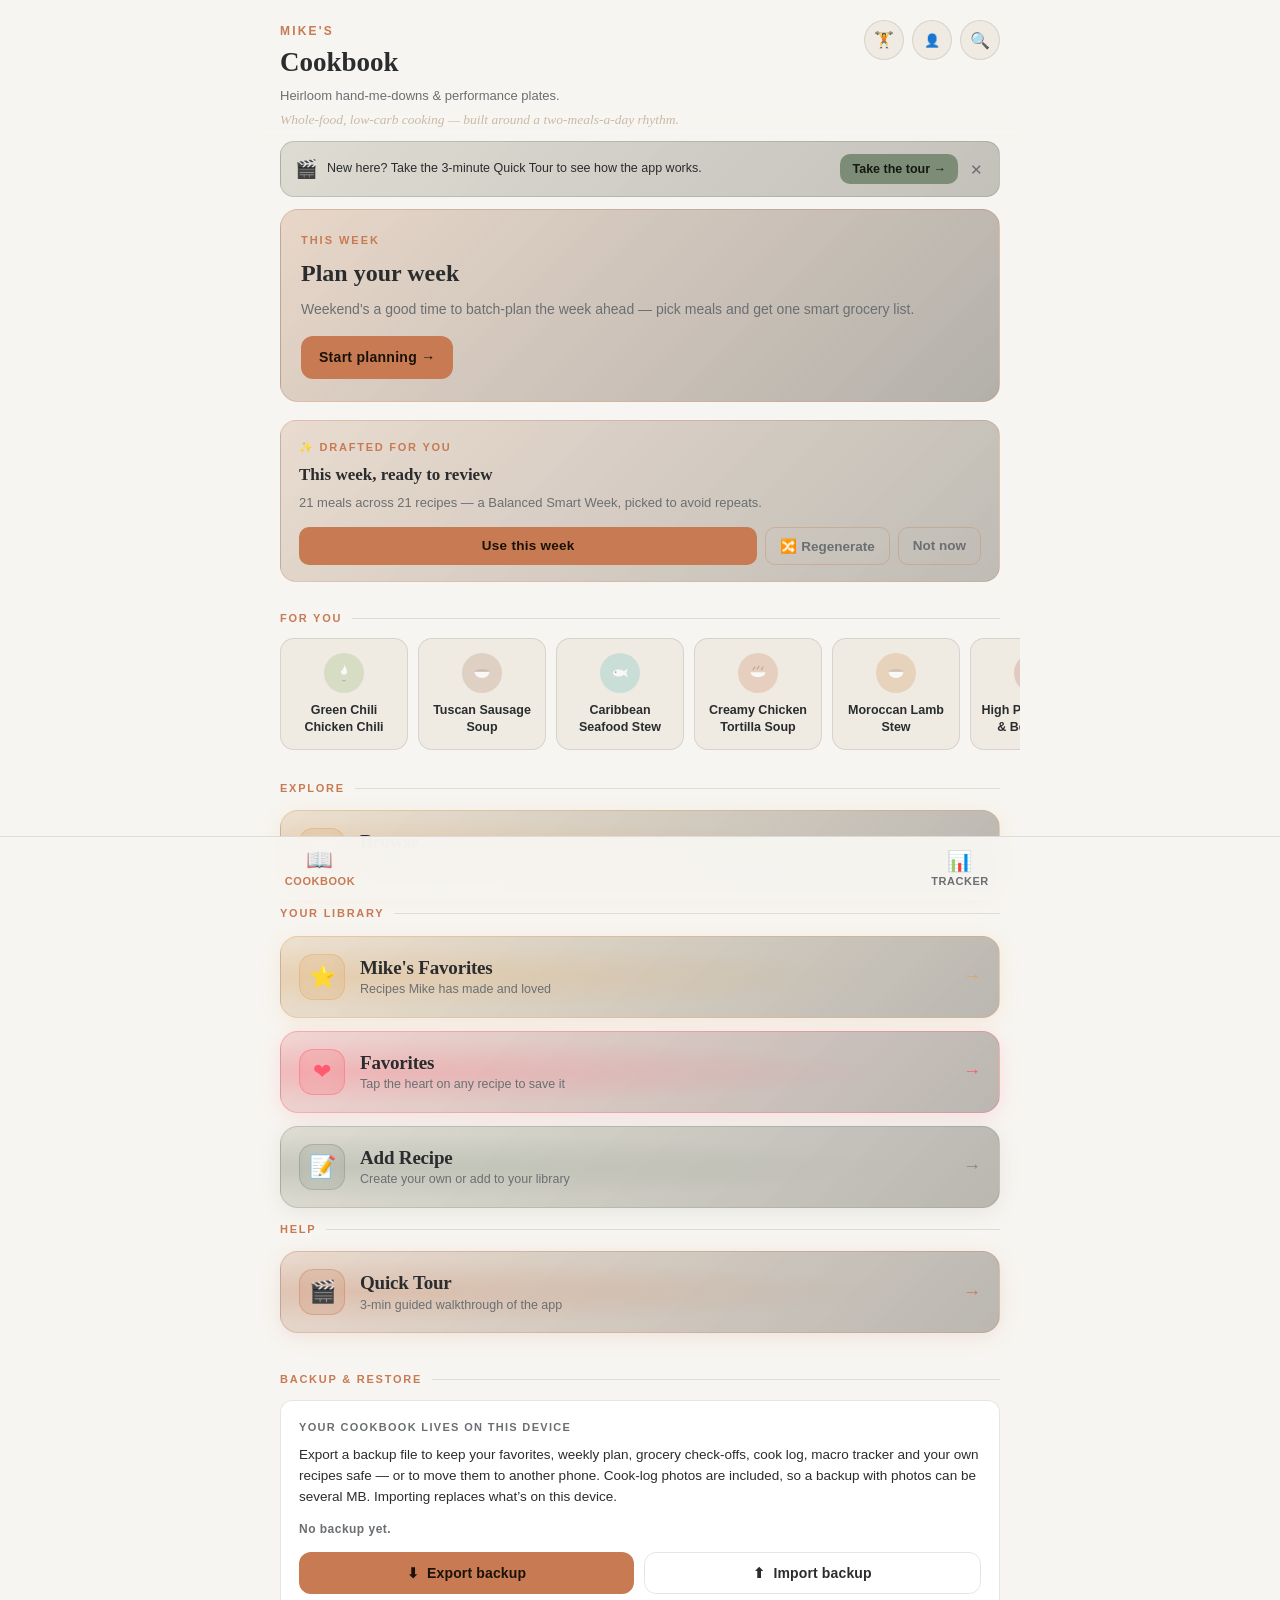
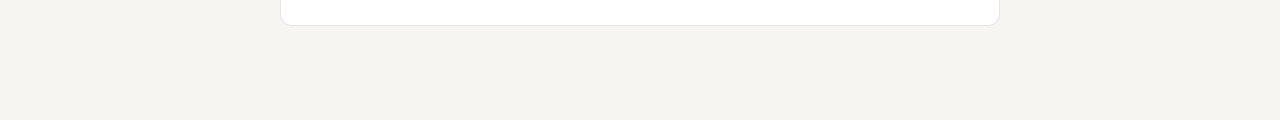
==== commit 90f8b147: "Close remaining audit action items: offline shard auto-retry, and three PWA delight opportunities Co" ====
--- a/index.html
+++ b/index.html
@@ -46,6 +46,7 @@
   <script>window.__mcBoot={t0:performance.now()};</script>
   <script src="recipes-index.js"></script>
   <script src="mc-data.js"></script>
+  <script src="mc-net.js"></script>
   <script>if(window.__mcBoot)window.__mcBoot.data=performance.now()-window.__mcBoot.t0;</script>
   <script src="user-recipes.js"></script>
   <script src="mc-bridge.js"></script>
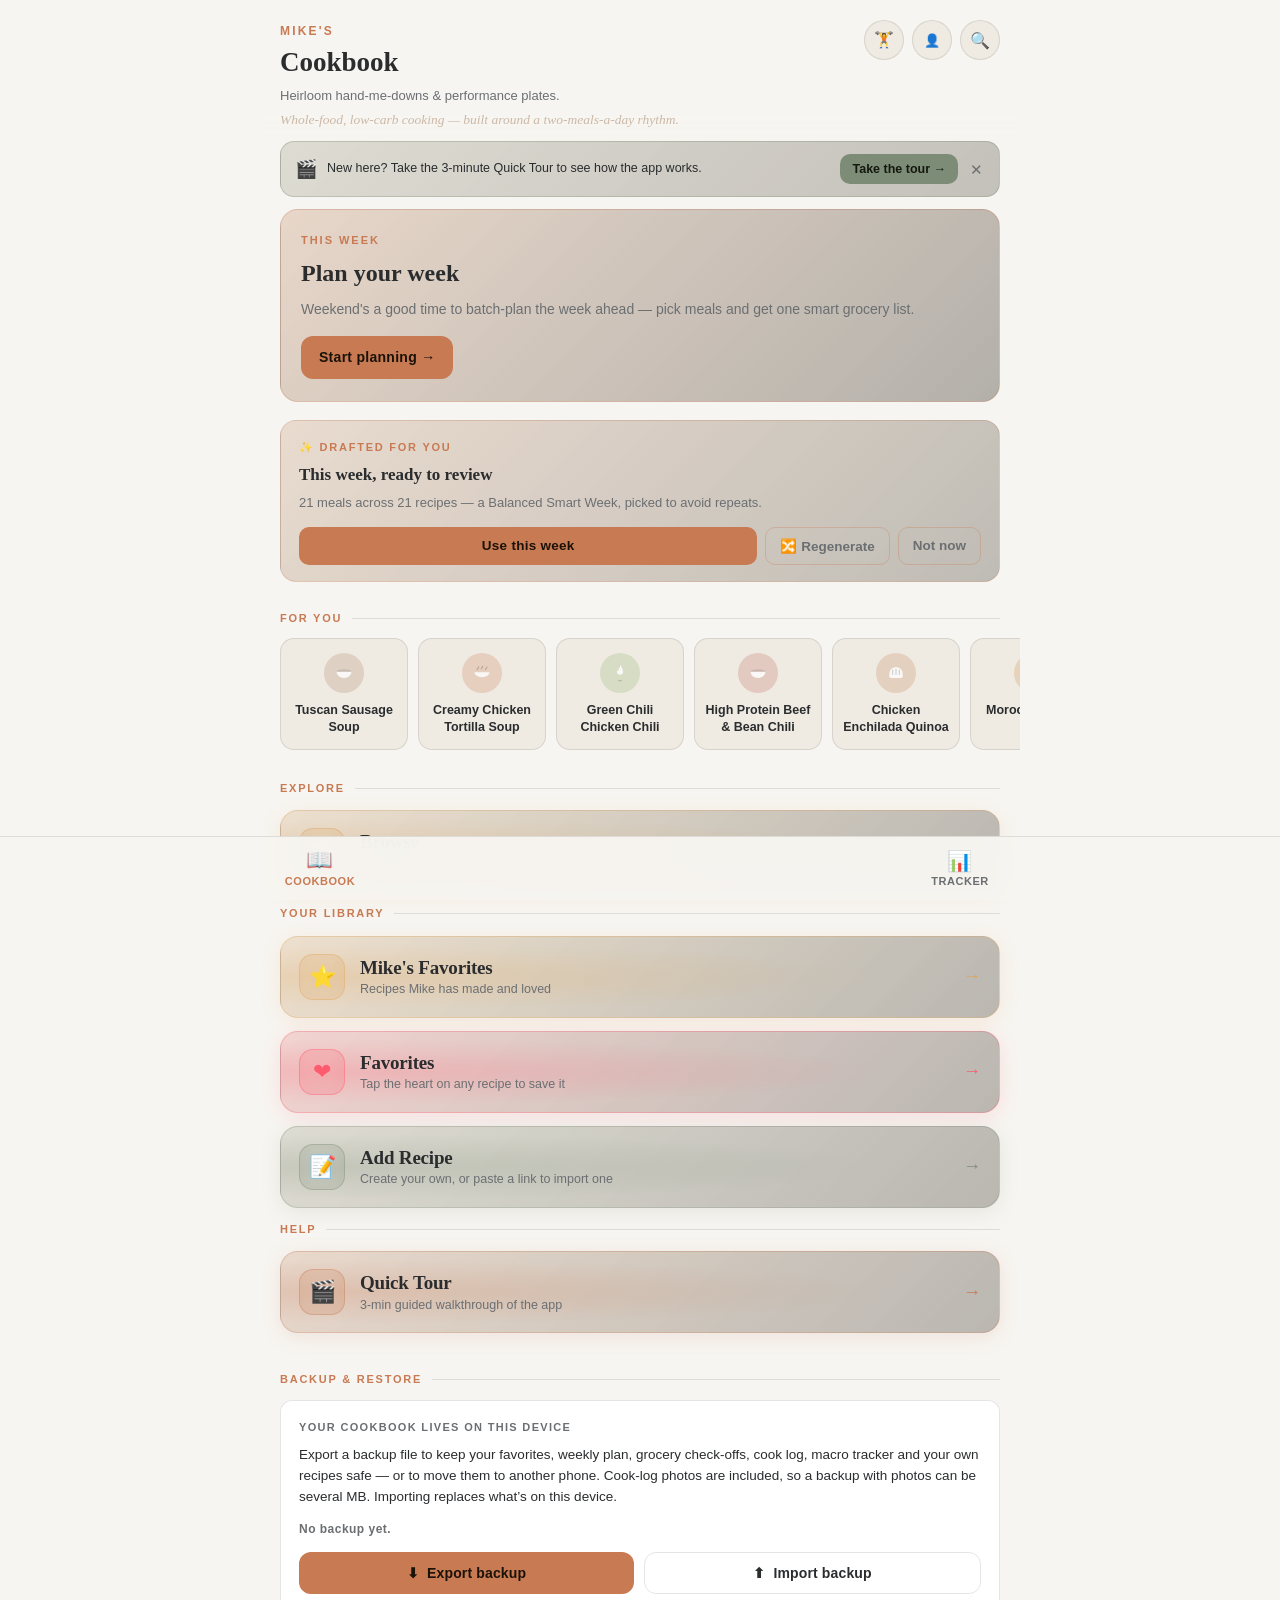
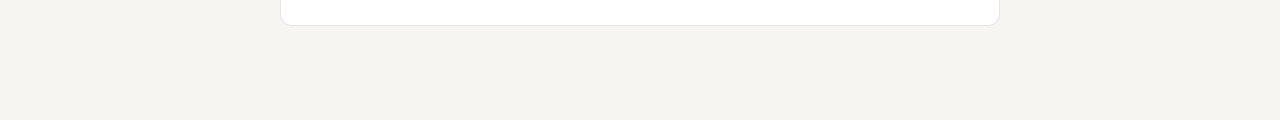
==== commit b15680e3: "Wire recipe capture end to end: chooser, paste-a-link UI, mc-import.js, fetch-recipe-source Third sl" ====
--- a/index.html
+++ b/index.html
@@ -56,6 +56,7 @@
   <script src="mc-units.js"></script>
   <script src="mc-search.js"></script>
   <script src="mc-grocery.js"></script>
+  <script src="mc-import.js"></script>
   <script src="mc-recipe-form.js"></script>
   <script src="cookbook-home.js"></script>
   <script src="tracker-store.js"></script>
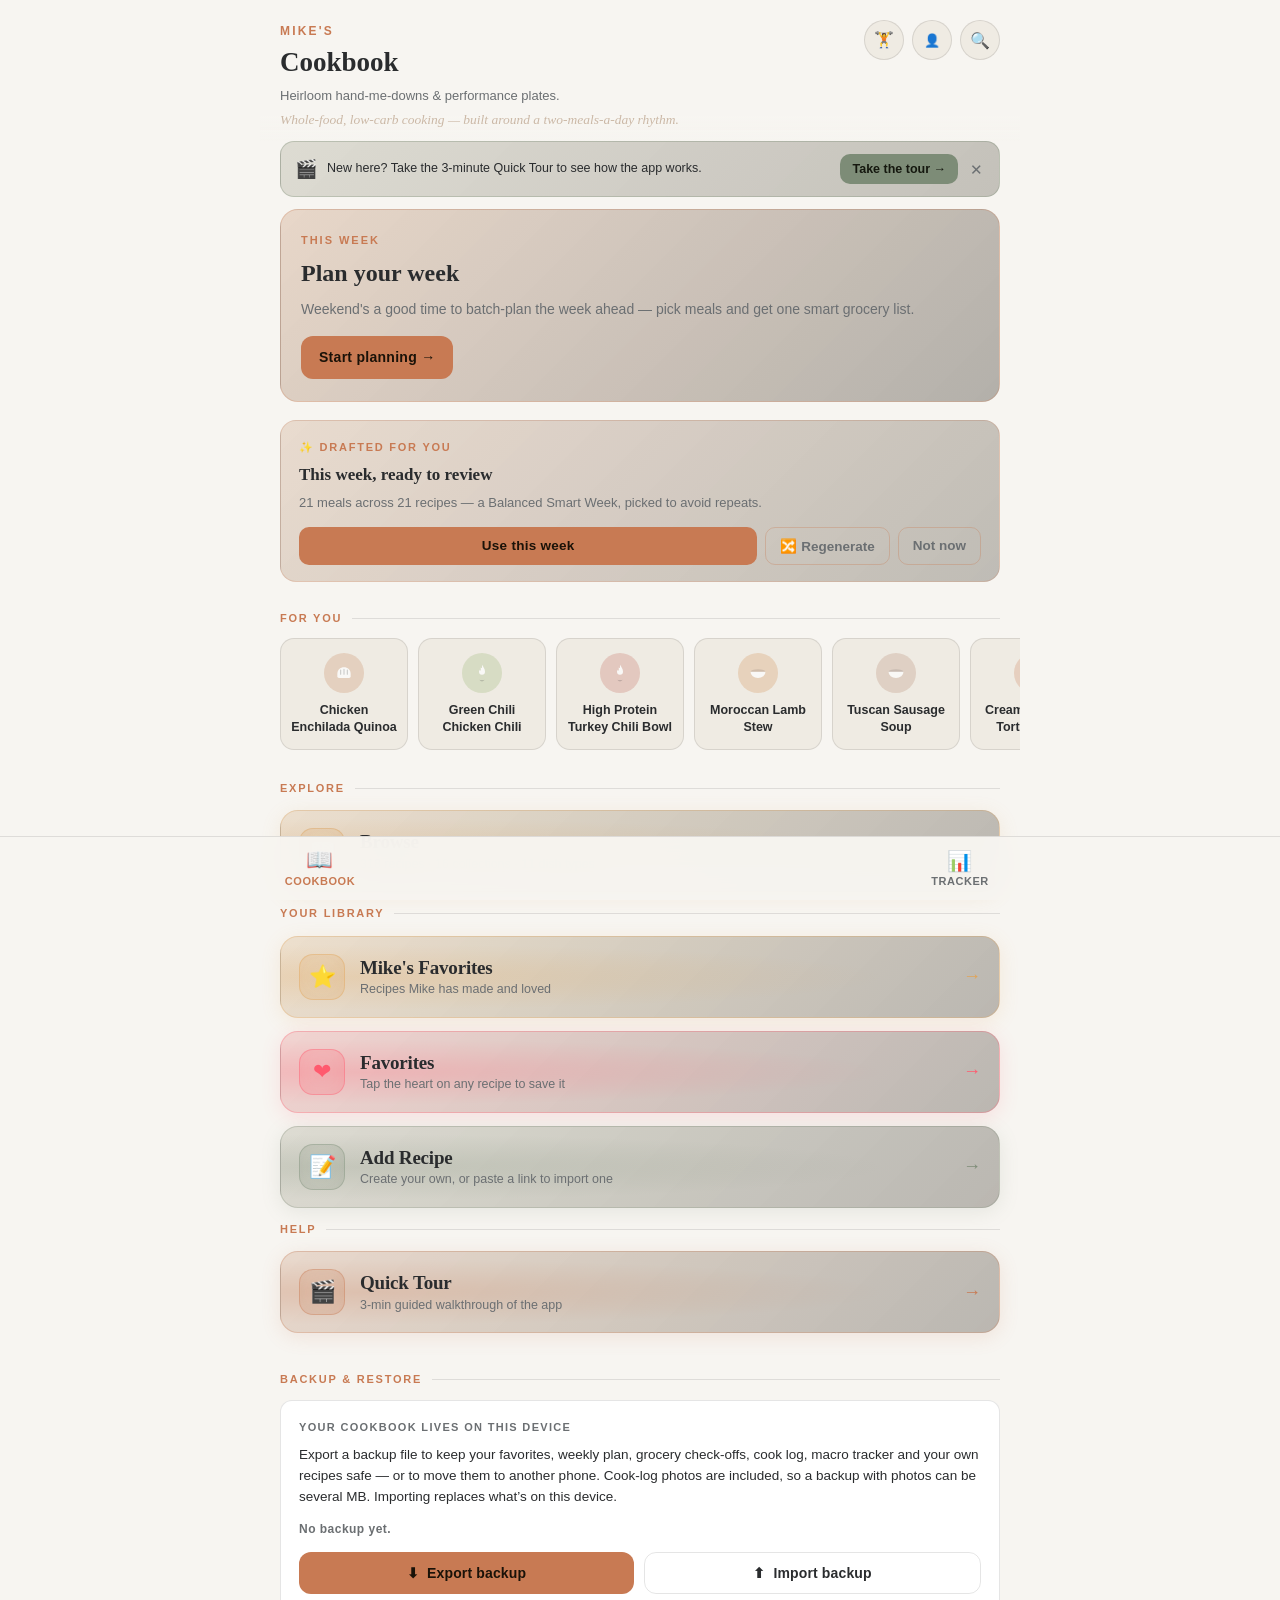
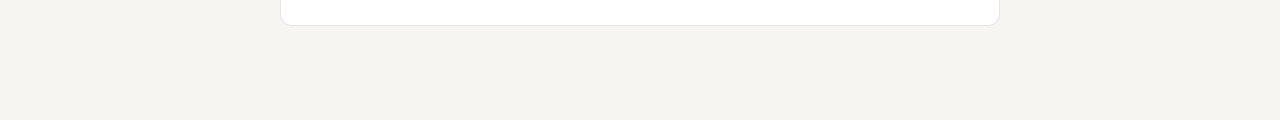
==== commit a7213670: "Wire pantry quantities into the This Week grocery list Second slice of FLAGSHIP_COOKBOOK_ROADMAP.md'" ====
--- a/index.html
+++ b/index.html
@@ -54,6 +54,7 @@
   <script src="mc-cards.js"></script>
   <script src="mc-timers.js"></script>
   <script src="mc-units.js"></script>
+  <script src="mc-pantry.js"></script>
   <script src="mc-search.js"></script>
   <script src="mc-grocery.js"></script>
   <script src="mc-import.js"></script>
--- a/cookbook.css
+++ b/cookbook.css
@@ -2521,6 +2521,62 @@
 .grocery-staple:active { transform: scale(0.9); }
 .grocery-staple.on { background: rgba(var(--accent-rgb),0.12); border-color: rgba(var(--accent-rgb),0.45); color: var(--accent); }
 
+/* Per-row pantry-quantity entry (roadmap: "Real Pantry Inventory") — sits
+   next to the staple pin, only on a pantry row. 46px center-to-center from
+   .grocery-staple (34px + the row's 12px gap), enough for both to keep a
+   full independent 44px touch floor without overlapping (see the touch-
+   floor pass below). */
+.grocery-setqty {
+  flex: 0 0 auto; appearance: none; cursor: pointer;
+  width: 34px; height: 34px; border-radius: 9px;
+  display: grid; place-items: center; font-size: 15px; line-height: 1;
+  background: var(--surface-2); border: 1px solid var(--line); color: var(--ink-dim);
+  transition: transform var(--dur-fast) var(--ease-out), border-color var(--dur-fast) var(--ease-out), background var(--dur-fast) var(--ease-out);
+}
+.grocery-setqty:hover { border-color: rgba(var(--accent-rgb),0.5); }
+.grocery-setqty:active { transform: scale(0.9); }
+.grocery-setqty.has-qty { background: rgba(var(--accent-rgb),0.12); border-color: rgba(var(--accent-rgb),0.45); color: var(--accent); }
+
+/* A staple whose recorded amount falls short of what's planned this week —
+   comes back on the buy list (see cookbook-home.js's pantryShortfall())
+   instead of the binary toggle's usual full suppression. A quiet sub-line
+   under the item name, not a badge; the row otherwise behaves exactly like
+   any other buy-list row. */
+.grocery-shortfall {
+  display: block;
+  font-size: 12px; font-weight: 600;
+  color: var(--accent);
+  margin-top: 2px;
+}
+.grocery-row.done .grocery-shortfall { color: var(--ink-dim); }
+
+/* Pantry-quantity entry overlay (openPantryQtyEditor) — reuses the .picker
+   shell every other overlay in this screen already uses. Every interactive
+   element here gets an explicit 44px floor (tools/check-a11y.mjs's ratchet
+   ceiling is recorded at its exact current count — 84 — so a NEW overlay
+   can't add even one under-floor control without failing that gate). */
+.pantry-qty-body { padding: 16px; }
+.pantry-qty-row { display: flex; gap: 8px; margin: 0 0 10px; }
+.pantry-qty-input, .pantry-qty-unit-input {
+  padding: 9px 12px; min-height: 44px; box-sizing: border-box;
+  border-radius: var(--r-sm);
+  background: var(--surface); border: 1px solid var(--line-light);
+  color: var(--ink); font-family: var(--sans); font-size: 14px;
+  -webkit-appearance: none;
+}
+.pantry-qty-input { flex: 0 0 34%; }
+.pantry-qty-unit-input { flex: 1; }
+.pantry-qty-input::placeholder, .pantry-qty-unit-input::placeholder { color: var(--ink-dim); }
+.pantry-qty-hint { font-size: 12px; color: var(--ink-dim); margin: 0 0 14px; }
+.pantry-qty-actions { display: flex; gap: 8px; }
+.pantry-qty-save, .pantry-qty-clear {
+  appearance: none; padding: 10px 18px; min-height: 44px; box-sizing: border-box;
+  border-radius: var(--r-sm); cursor: pointer;
+  font-family: var(--sans); font-size: 13px; font-weight: 800;
+}
+.pantry-qty-save { background: var(--accent); border: none; color: #fff; }
+.pantry-qty-clear { background: var(--surface); border: 1px solid var(--line); color: var(--ink-dim); }
+
 /* "Check your pantry" collapsible footer (cream card to match the list). */
 .pantry-foot {
   background: var(--surface); border: 1px solid var(--line);
@@ -2594,7 +2650,7 @@
    on standalone icon buttons — never on adjacent pairs (e.g. the 2/4 serving
    toggle), where overlapping floors would steal each other's edge taps. */
 .serving-step, .cook-font-btn, .cook-exit, .cook-voice-btn, .cook-counter-btn,
-.plan-remove, .rf-row-remove, .cook-entry-del, .grocery-staple {
+.plan-remove, .rf-row-remove, .cook-entry-del, .grocery-staple, .grocery-setqty {
   position: relative;
 }
 /* The card heart is already position:absolute; the header pill (.r-fav) is
@@ -2605,7 +2661,8 @@
    here too. */
 .serving-step::before, .cook-font-btn::before, .cook-exit::before,
 .cook-voice-btn::before, .cook-counter-btn::before, .plan-remove::before,
-.rf-row-remove::before, .cook-entry-del::before, .grocery-staple::before {
+.rf-row-remove::before, .cook-entry-del::before, .grocery-staple::before,
+.grocery-setqty::before {
   content: ""; position: absolute; top: 50%; left: 50%;
   transform: translate(-50%, -50%);
   width: 100%; height: 100%; min-width: 44px; min-height: 44px;
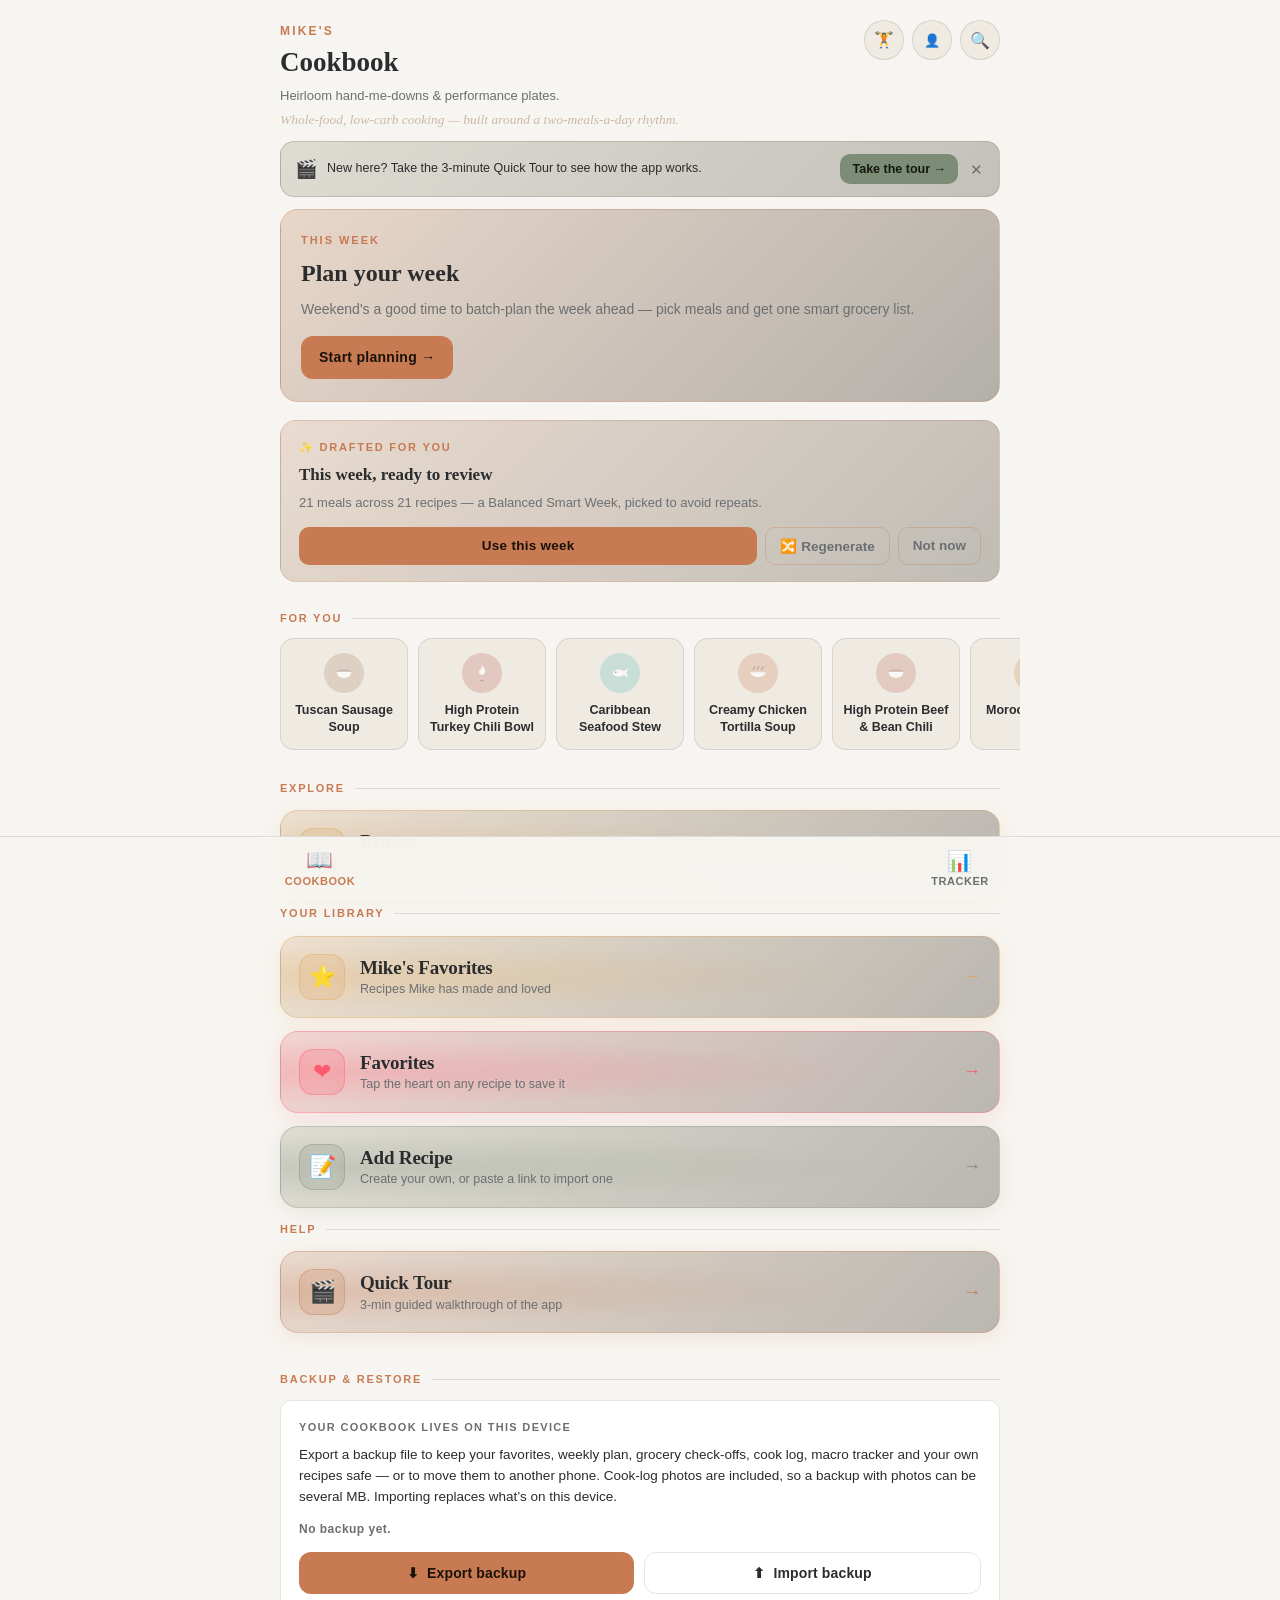
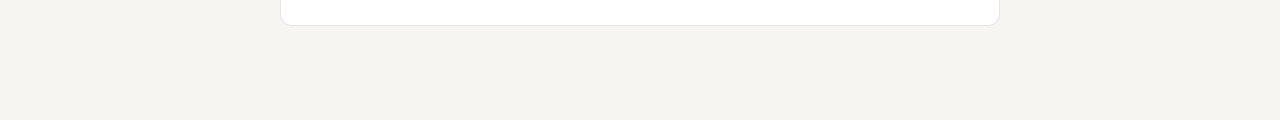
==== commit b9a2f89f: "Complete three remaining flagship roadmap features Ships the rest of FLAGSHIP_COOKBOOK_ROADMAP.md's " ====
--- a/index.html
+++ b/index.html
@@ -57,6 +57,7 @@
   <script src="mc-pantry.js"></script>
   <script src="mc-search.js"></script>
   <script src="mc-grocery.js"></script>
+  <script src="mc-timeline.js"></script>
   <script src="mc-import.js"></script>
   <script src="mc-recipe-form.js"></script>
   <script src="cookbook-home.js"></script>
--- a/cookbook.css
+++ b/cookbook.css
@@ -305,6 +305,60 @@
   color: var(--on-dark-dim);
 }
 
+/* ── BI-DIRECTIONAL SCALING (roadmap §2.4: Servings vs. Hit a macro target) */
+.scale-mode-tabs {
+  display: flex;
+  gap: 8px;
+  margin-bottom: 10px;
+}
+.scale-mode-tab {
+  flex: 1;
+  min-height: 44px;
+  appearance: none;
+  border: 1px solid var(--line-dark);
+  background: transparent;
+  color: var(--on-dark-dim);
+  font-family: var(--sans);
+  font-size: 12.5px;
+  font-weight: 700;
+  letter-spacing: 0.02em;
+  border-radius: var(--r-sm);
+  cursor: pointer;
+  transition: background 0.18s ease, color 0.18s ease, border-color 0.18s ease;
+}
+.scale-mode-tab.active {
+  background: rgba(var(--accent-rgb), 0.18);
+  color: var(--accent);
+  border-color: var(--accent);
+}
+.scale-target-panel { margin-top: 2px; }
+.scale-target-fields {
+  display: flex;
+  gap: 8px;
+}
+.scale-target-fields .scale-target-input { flex: 1; min-width: 0; }
+.scale-target-input {
+  width: 100%;
+  min-height: 44px;
+  box-sizing: border-box;
+  padding: 10px 11px;
+  border: 1px solid var(--line-dark);
+  border-radius: var(--r-sm);
+  background: transparent;
+  color: var(--on-dark);
+  font-family: var(--sans);
+  font-size: 14px;
+}
+.scale-target-input::placeholder { color: var(--on-dark-dim); }
+.scale-result {
+  margin: 10px 0 0;
+  font-size: 13px;
+  line-height: 1.5;
+  text-align: center;
+  color: var(--on-dark);
+}
+.scale-result-approx { color: var(--on-dark-dim); }
+
 /* ── STICKY SUB-TAB BAR ───────────────────────────────────────────── */
 .subtabs {
   position: sticky;
@@ -1093,6 +1147,15 @@
   display: inline-block; margin-top: 14px; font-size: 12.5px; font-weight: 800;
   color: var(--accent); text-decoration: none;
 }
+/* Multi-Dish Cook Timeline Synchronizer entry point (roadmap §2.3). */
+.today-timeline-btn {
+  display: block; width: 100%; box-sizing: border-box; min-height: 44px;
+  margin-top: 12px; appearance: none; cursor: pointer; font-family: var(--sans);
+  background: rgba(var(--accent-rgb), 0.14); color: var(--accent);
+  border: 1px solid rgba(var(--accent-rgb), 0.4); border-radius: var(--r-sm);
+  font-size: 13px; font-weight: 800;
+}
+.today-timeline-btn:active { transform: scale(0.98); }
 
 /* ── Weekly consistency recap (Home, Sun/Mon only) ────────────────── */
 .recap-card { margin: 0 20px 18px; padding: 16px 18px 14px; display: flex; flex-direction: column; }
@@ -2577,6 +2640,44 @@
 .pantry-qty-save { background: var(--accent); border: none; color: #fff; }
 .pantry-qty-clear { background: var(--surface); border: 1px solid var(--line); color: var(--ink-dim); }
 
+/* Multi-Dish Cook Timeline Synchronizer overlay (mc-timeline.js's own
+   self-contained UI) — reuses the .picker shell every other overlay in this
+   app already uses. Every interactive element here has an explicit 44px
+   floor, same discipline as the pantry-quantity overlay above. */
+.timeline-body { padding: 12px 18px calc(24px + env(safe-area-inset-bottom)); }
+.timeline-target-row {
+  display: flex; align-items: center; gap: 10px; margin: 4px 0 16px;
+}
+.timeline-target-label { font-size: 13px; font-weight: 800; color: var(--ink); }
+.timeline-target-input {
+  min-height: 44px; box-sizing: border-box; padding: 8px 12px;
+  border-radius: var(--r-sm); background: var(--surface); border: 1px solid var(--line-light);
+  color: var(--ink); font-family: var(--sans); font-size: 15px; -webkit-appearance: none;
+}
+.timeline-list { display: flex; flex-direction: column; gap: 10px; }
+.timeline-row {
+  display: flex; align-items: center; gap: 10px; padding: 12px 14px;
+  background: var(--surface); border: 1px solid var(--line); border-radius: var(--r-md);
+}
+.timeline-row.due { border-color: rgba(var(--accent-rgb), 0.5); background: rgba(var(--accent-rgb), 0.08); }
+.timeline-row-head { flex: 1; min-width: 0; display: flex; flex-direction: column; gap: 2px; }
+.timeline-row-icon { font-size: 18px; margin-right: 6px; }
+.timeline-row-title { font-size: 14px; font-weight: 700; color: var(--ink); }
+.timeline-row-when {
+  flex: 0 0 auto; font-size: 12px; color: var(--ink-dim); text-align: right; max-width: 40%;
+}
+.timeline-row-start {
+  flex: 0 0 auto; min-height: 44px; box-sizing: border-box; display: inline-flex;
+  align-items: center; padding: 0 14px; border-radius: var(--r-sm);
+  font-family: var(--sans); font-size: 12.5px; font-weight: 800; text-decoration: none;
+  background: var(--accent); color: #fff;
+}
+.timeline-row-start.disabled {
+  background: transparent; border: 1px solid var(--line); color: var(--ink-dim); cursor: default;
+}
+.timeline-manual { margin-top: 16px; }
+.timeline-manual-row { font-size: 13px; color: var(--ink-dim); margin: 4px 0; }
+
 /* "Check your pantry" collapsible footer (cream card to match the list). */
 .pantry-foot {
   background: var(--surface); border: 1px solid var(--line);
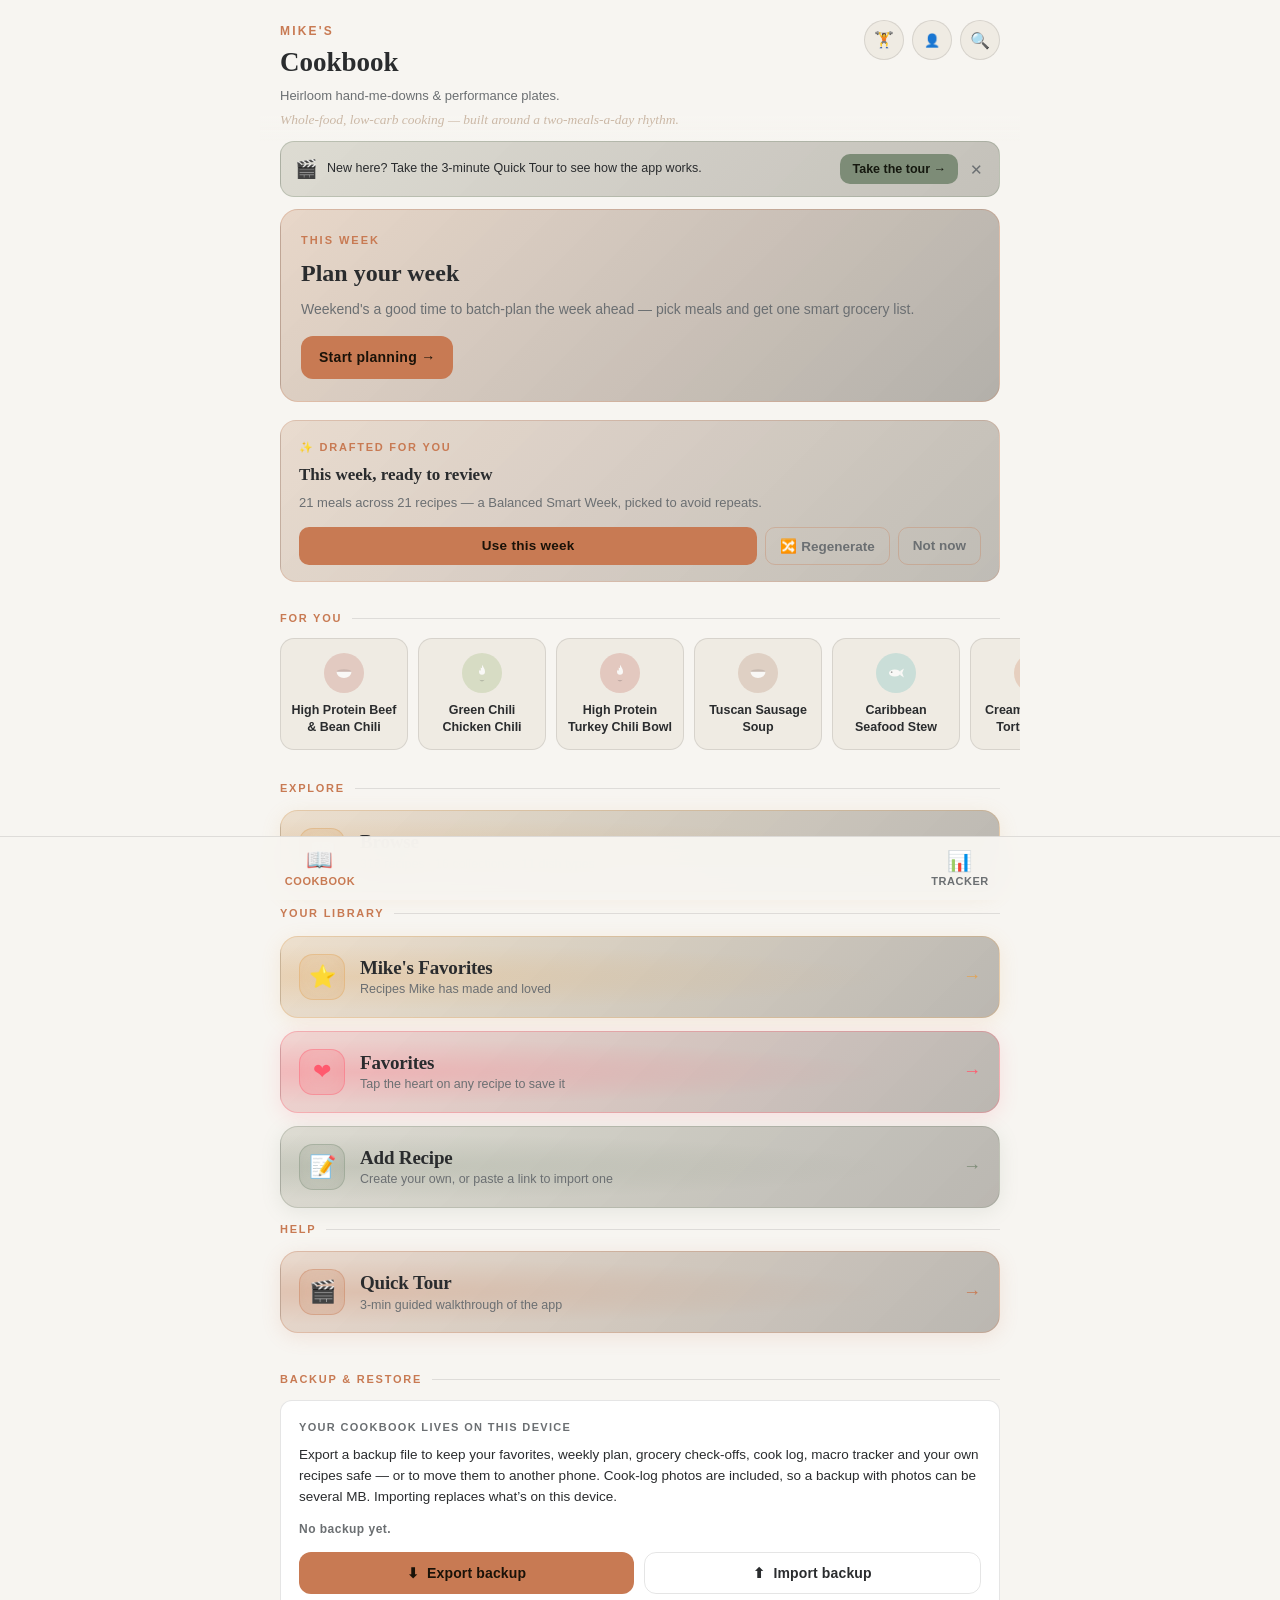
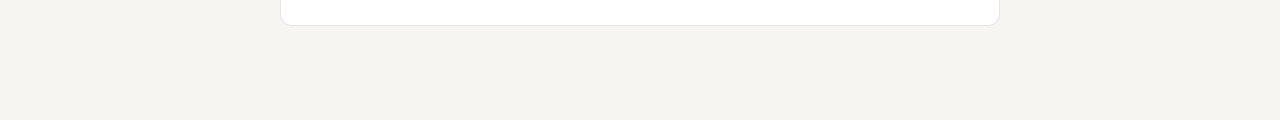
==== commit d116ae8d: "Close Pillar F's tractable loose ends; investigate OCR feasibility Follow-up to the flagship roadmap" ====
--- a/index.html
+++ b/index.html
@@ -57,6 +57,7 @@
   <script src="mc-pantry.js"></script>
   <script src="mc-search.js"></script>
   <script src="mc-grocery.js"></script>
+  <script src="mc-scale.js"></script>
   <script src="mc-timeline.js"></script>
   <script src="mc-import.js"></script>
   <script src="mc-recipe-form.js"></script>
--- a/cookbook.css
+++ b/cookbook.css
@@ -2378,12 +2378,26 @@
 .iu-name { font-size: 14.5px; font-weight: 700; color: var(--on-dark); }
 .grocery-row .check-text { cursor: pointer; text-decoration: underline dotted rgba(255,255,255,0.28); text-underline-offset: 3px; }
 
-/* The picker card is a <button> wearing the .rc recipe-card look. */
+/* The picker card is a <div role="button"> wearing the .rc recipe-card
+   look (a real <button> can't legally nest the .rc-macro-fit chip below —
+   see pickCard()'s own comment). */
 .rc-pick {
   appearance: none; -webkit-appearance: none; width: 100%; padding: 0;
   text-align: left; cursor: pointer; font-family: inherit;
 }
+.rc-pick:focus-visible { outline: 2px solid var(--accent); outline-offset: 2px; }
 .rc-pick .rc-macro { color: var(--accent); font-weight: 700; }
+/* Macro-target on-ramp chip (roadmap §2.4 stretch) — a full-width row below
+   the card body, not a corner badge, so it clears the 44px touch-target
+   floor on its own rather than needing the invisible-::before pattern. */
+.rc-macro-fit {
+  display: block; width: 100%; min-height: 44px; box-sizing: border-box;
+  appearance: none; -webkit-appearance: none; cursor: pointer; font-family: inherit;
+  padding: 8px 12px; border: 0; border-top: 1px solid var(--line);
+  background: rgba(var(--accent-rgb), 0.10); color: var(--accent);
+  font-size: 12px; font-weight: 800; text-align: left;
+}
+.rc-macro-fit:active { background: rgba(var(--accent-rgb), 0.18); }
 
 /* ═══════════════════════════════════════════════════════════════════
    ADD-RECIPE FORM — full-screen overlay (reuses .picker shell)
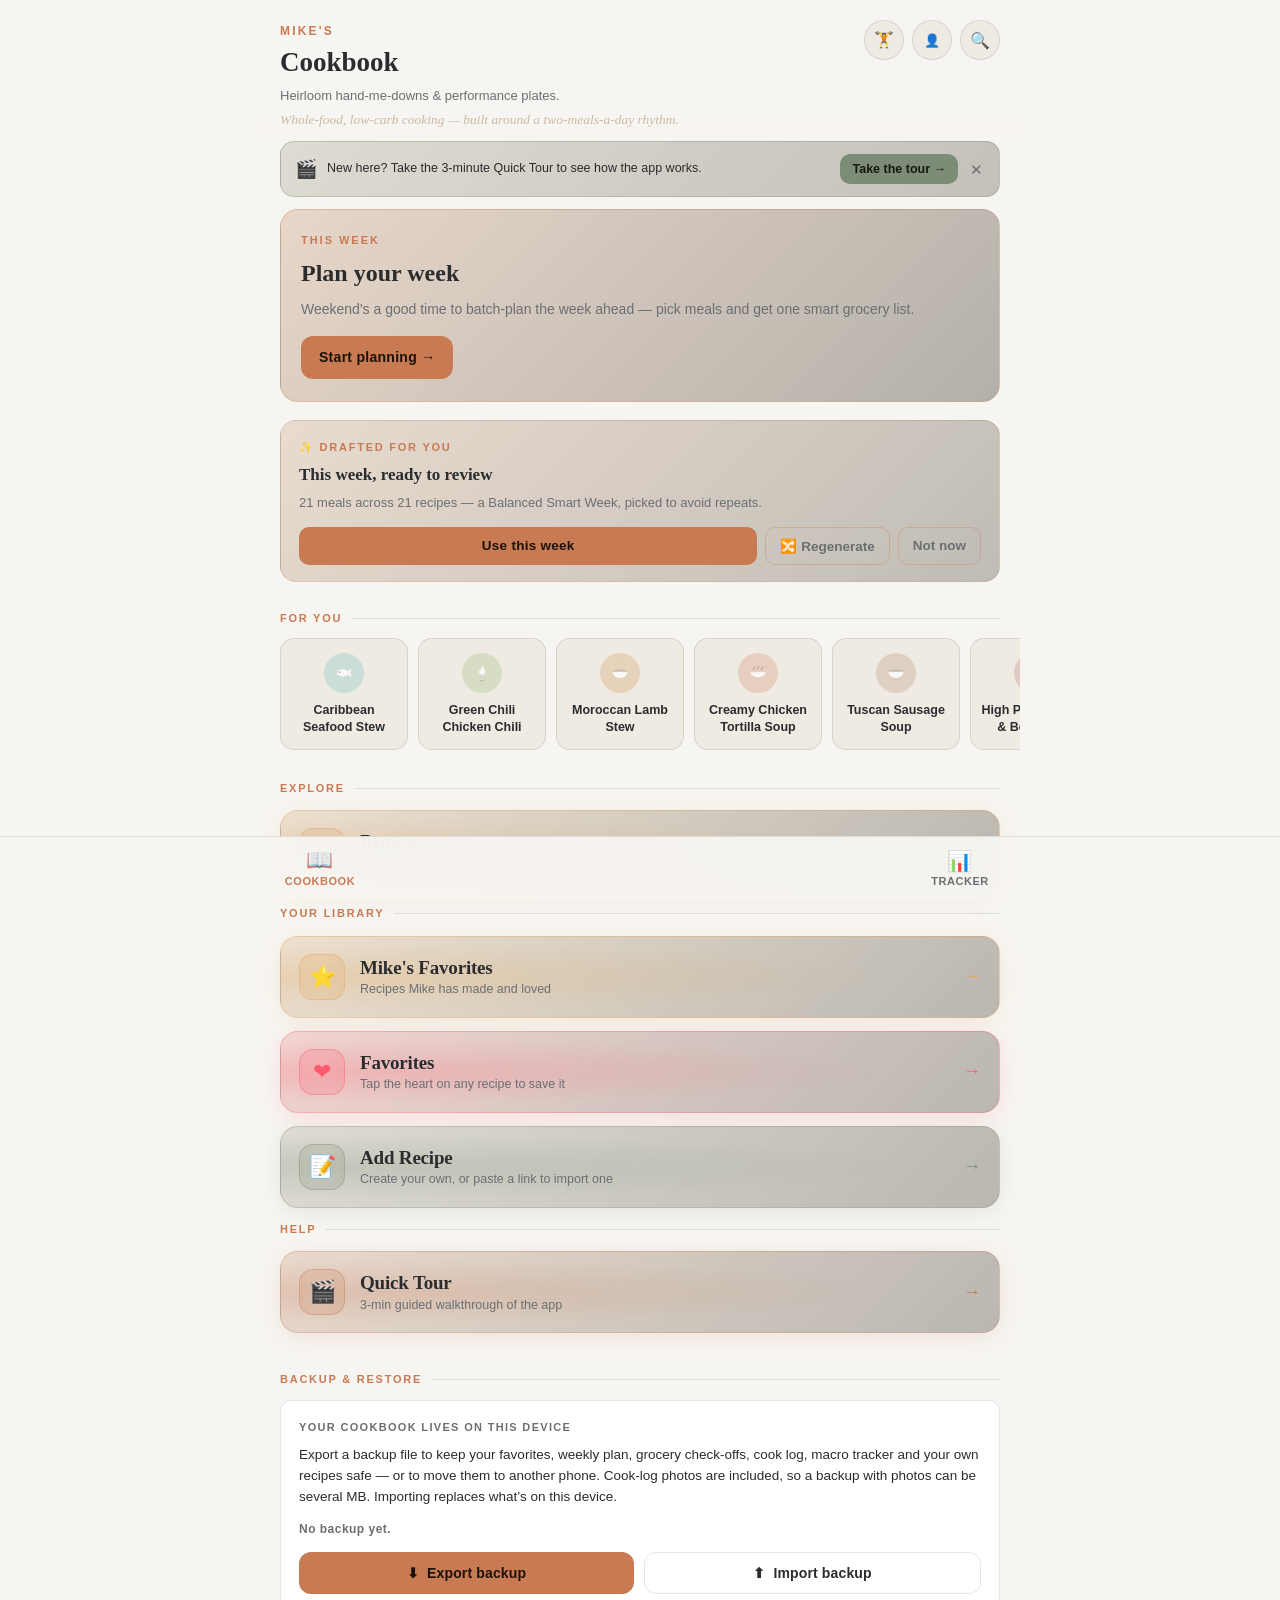
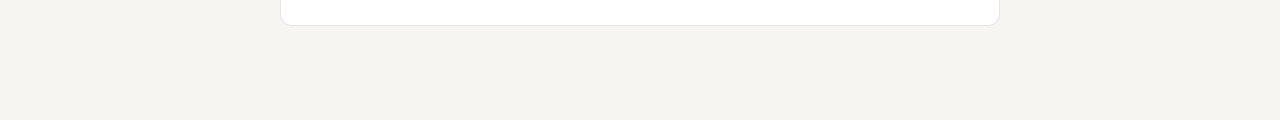
==== commit 1e3148f2: "Re-audit gap #01: removals propagate across devices `mc-cookbook:favorites`, `mc-cookbook:pantry` an" ====
--- a/index.html
+++ b/index.html
@@ -50,6 +50,7 @@
   <script>if(window.__mcBoot)window.__mcBoot.data=performance.now()-window.__mcBoot.t0;</script>
   <script src="user-recipes.js"></script>
   <script src="mc-bridge.js"></script>
+  <script src="mc-setlog.js"></script>
   <script src="mc-fav.js"></script>
   <script src="mc-cards.js"></script>
   <script src="mc-timers.js"></script>
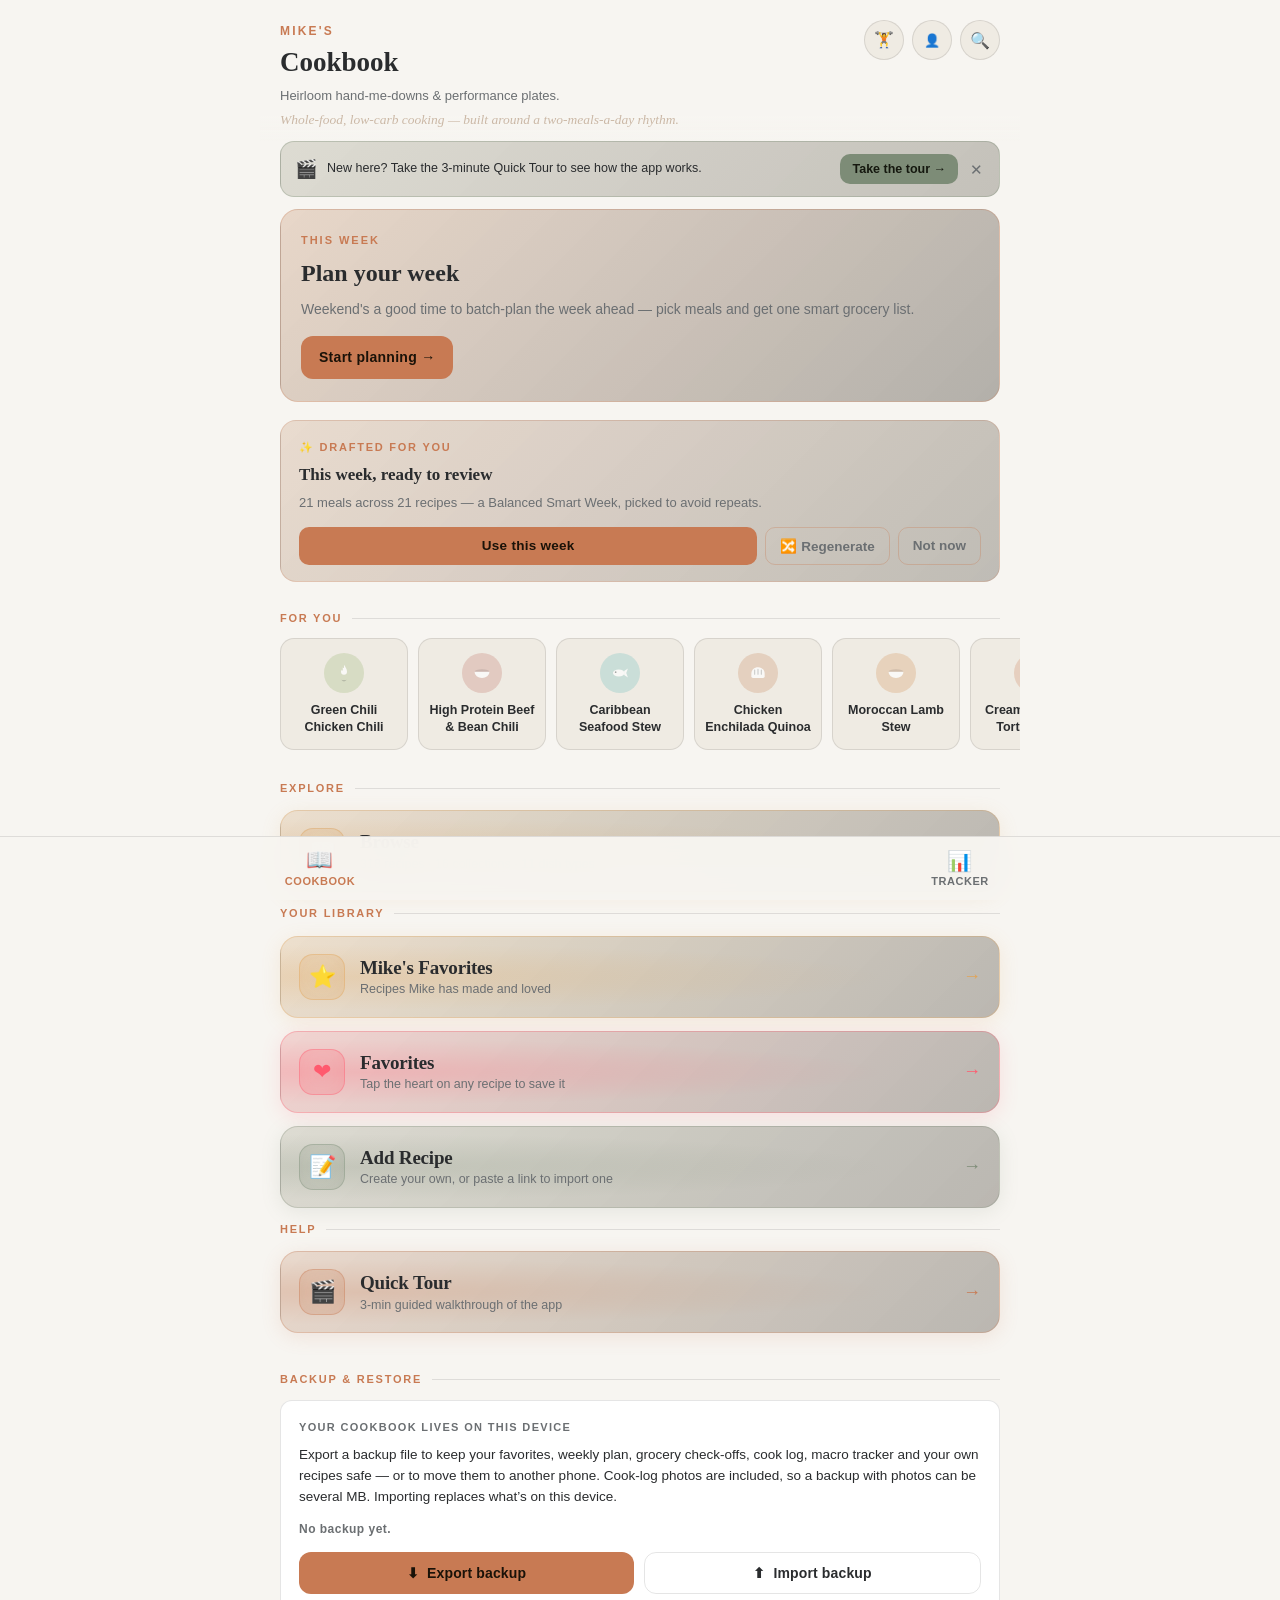
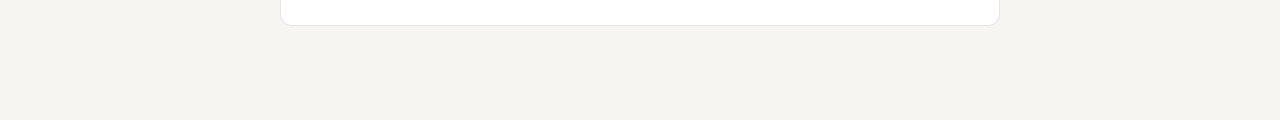
==== commit 65fcad12: "Re-audit gap #04: move recipe/cook-log photos off localStorage into IndexedDB Recipe covers (mc-cook" ====
--- a/index.html
+++ b/index.html
@@ -51,6 +51,7 @@
   <script src="user-recipes.js"></script>
   <script src="mc-bridge.js"></script>
   <script src="mc-setlog.js"></script>
+  <script src="mc-photos.js"></script>
   <script src="mc-fav.js"></script>
   <script src="mc-cards.js"></script>
   <script src="mc-timers.js"></script>
--- a/cookbook.css
+++ b/cookbook.css
@@ -2613,6 +2613,14 @@
 .grocery-setqty:hover { border-color: rgba(var(--accent-rgb),0.5); }
 .grocery-setqty:active { transform: scale(0.9); }
 .grocery-setqty.has-qty { background: rgba(var(--accent-rgb),0.12); border-color: rgba(var(--accent-rgb),0.45); color: var(--accent); }
+/* Re-audit critical gap #03: this row's amount can't be compared (mixed
+   unit families across this week's recipes) — dimmed rather than hidden, so
+   a cook sees the control exists and is tappable for the reason, instead of
+   a 📏 that looks identical to a working one but silently ignores input.
+   `.has-qty` can coexist (a stale amount recorded before the row lost its
+   comparable need) — the dim state wins visually either way. */
+.grocery-setqty.disabled { opacity: 0.45; }
+.grocery-setqty.disabled:active { transform: none; }
 
 /* A staple whose recorded amount falls short of what's planned this week —
    comes back on the buy list (see cookbook-home.js's pantryShortfall())
